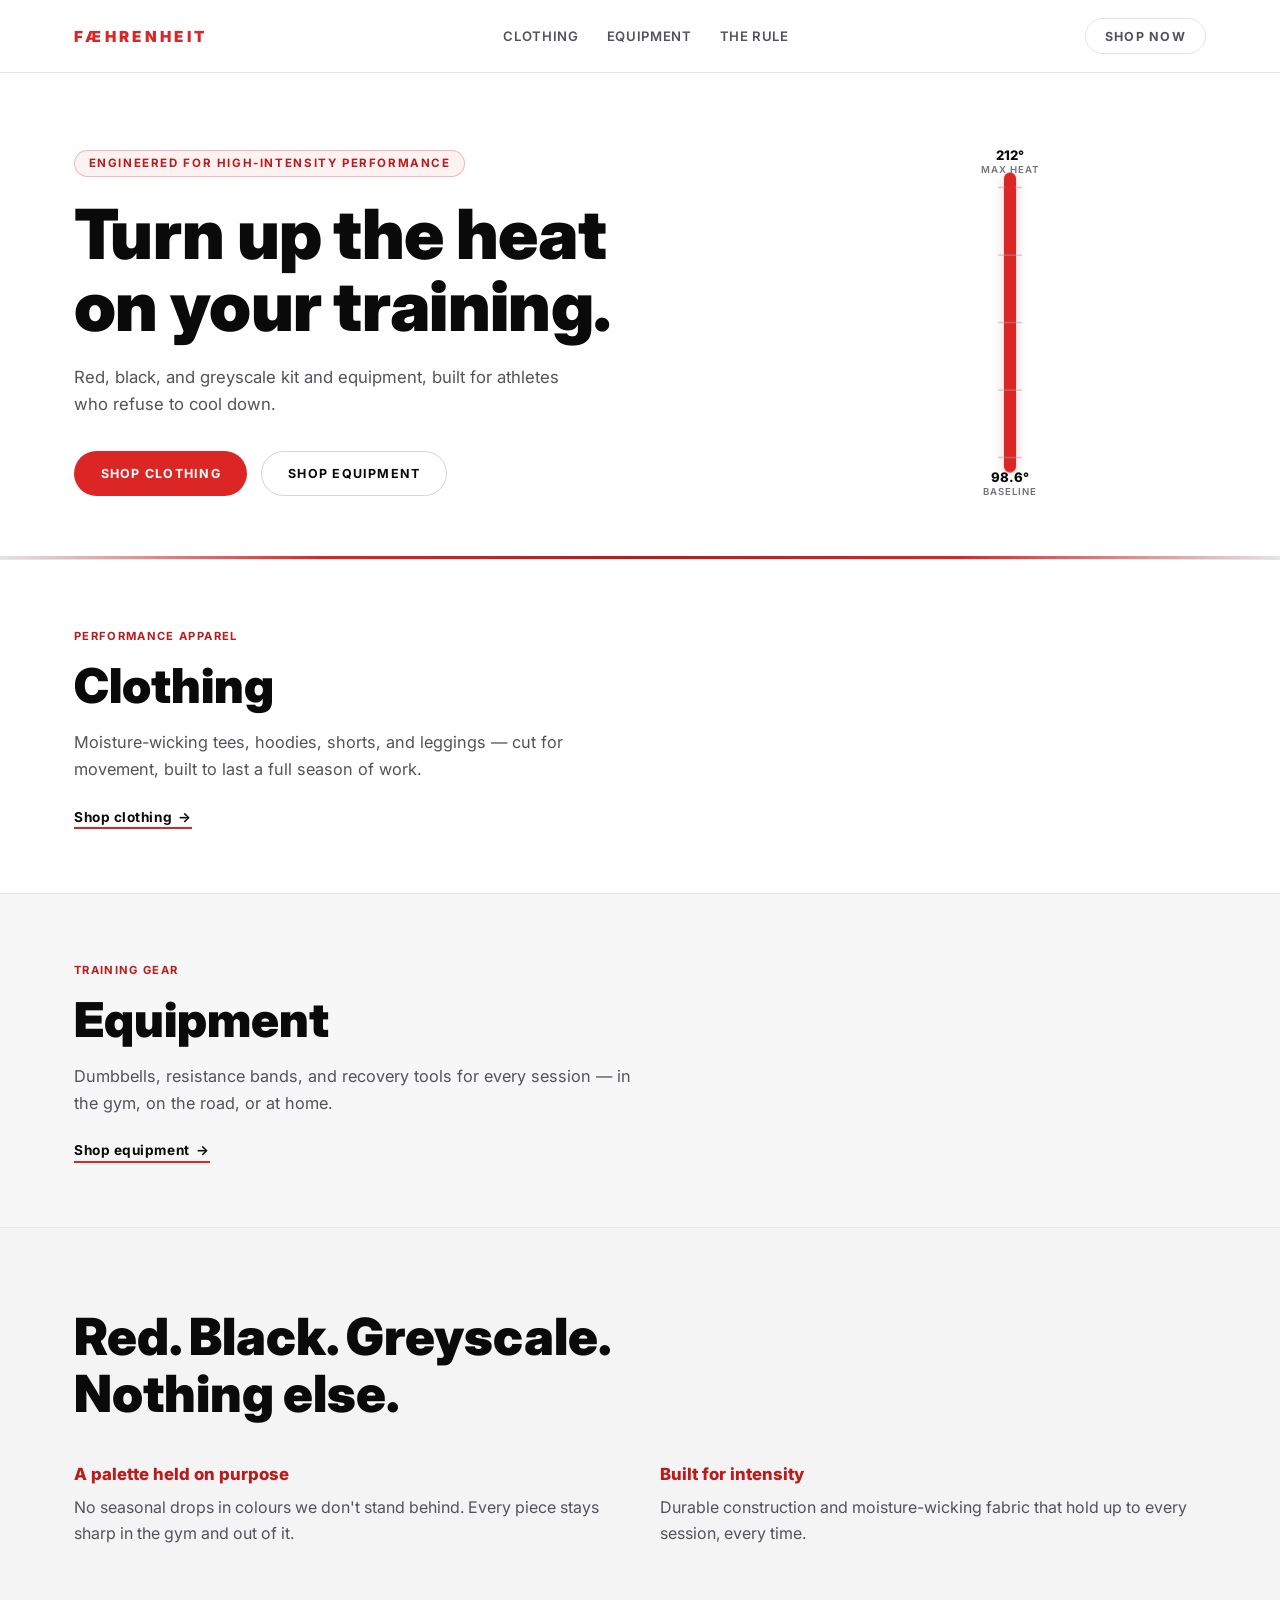
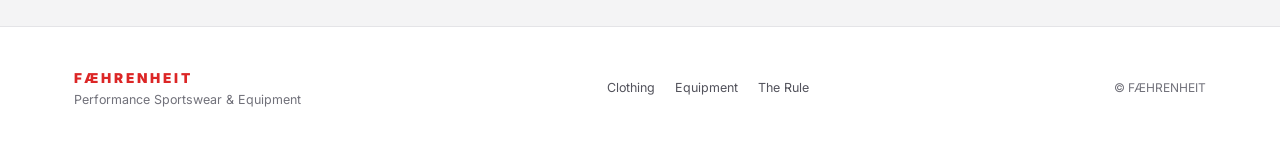
==== index.html @ 8d7cd9fb "Deploy faehrenheit-white" ====
<!doctype html>
<html lang="en">
<head>
  <meta charset="utf-8">
  <meta name="viewport" content="width=device-width, initial-scale=1">
  <title>FÆHRENHEIT — Performance Sportswear &amp; Equipment</title>
  <meta name="description" content="Red, black, and greyscale kit and equipment, engineered for athletes who refuse to cool down.">
  <link rel="preconnect" href="https://fonts.googleapis.com">
  <link rel="preconnect" href="https://fonts.gstatic.com" crossorigin>
  <link href="https://fonts.googleapis.com/css2?family=Inter:wght@400;500;600;700;800;900&display=swap" rel="stylesheet">
  <link rel="stylesheet" href="styles.css">
</head>
<body>

  <a class="skip-link" href="#main">Skip to content</a>

  <header class="site-header">
    <div class="wrap header-inner">
      <a class="wordmark" href="#top">FÆHRENHEIT</a>
      <nav class="main-nav" aria-label="Primary">
        <a href="#clothing">Clothing</a>
        <a href="#equipment">Equipment</a>
        <a href="#manifesto">The Rule</a>
      </nav>
      <a class="btn btn-ghost header-cta" href="#clothing">Shop now</a>
    </div>
  </header>

  <main id="main">

    <section class="hero" id="top">
      <div class="wrap hero-inner">
        <div class="hero-copy">
          <p class="eyebrow">Engineered for high-intensity performance</p>
          <h1>Turn up the heat<br>on your training.</h1>
          <p class="hero-sub">Red, black, and greyscale kit and equipment, built for athletes who refuse to cool down.</p>
          <div class="hero-actions">
            <a class="btn btn-primary" href="#clothing">Shop Clothing</a>
            <a class="btn btn-secondary" href="#equipment">Shop Equipment</a>
          </div>
        </div>
        <div class="hero-gauge" aria-hidden="true">
          <svg class="gauge" viewBox="0 0 120 420" preserveAspectRatio="xMidYMax meet">
            <line x1="60" y1="10" x2="60" y2="410" class="gauge-track"></line>
            <rect x="52" y="10" width="16" height="400" rx="8" class="gauge-fill-bg"></rect>
            <rect class="gauge-fill" x="52" y="10" width="16" height="400" rx="8"></rect>
            <g class="gauge-ticks">
              <line x1="44" y1="30" x2="76" y2="30"></line>
              <line x1="44" y1="120" x2="76" y2="120"></line>
              <line x1="44" y1="210" x2="76" y2="210"></line>
              <line x1="44" y1="300" x2="76" y2="300"></line>
              <line x1="44" y1="390" x2="76" y2="390"></line>
            </g>
            <circle class="gauge-dot" cx="60" cy="30" r="7"></circle>
          </svg>
          <div class="gauge-labels">
            <span class="gauge-label gauge-label-top">212°<br><small>MAX HEAT</small></span>
            <span class="gauge-label gauge-label-bottom">98.6°<br><small>BASELINE</small></span>
          </div>
        </div>
      </div>
    </section>

    <div class="heat-rule" aria-hidden="true"><div class="heat-rule-fill"></div></div>

    <section class="pillars">
      <article class="pillar" id="clothing">
        <div class="wrap pillar-inner">
          <span class="pillar-tag">Performance apparel</span>
          <h2>Clothing</h2>
          <p>Moisture-wicking tees, hoodies, shorts, and leggings — cut for movement, built to last a full season of work.</p>
          <a class="pillar-link" href="#clothing">Shop clothing <span aria-hidden="true">→</span></a>
        </div>
      </article>
      <article class="pillar pillar-alt" id="equipment">
        <div class="wrap pillar-inner">
          <span class="pillar-tag">Training gear</span>
          <h2>Equipment</h2>
          <p>Dumbbells, resistance bands, and recovery tools for every session — in the gym, on the road, or at home.</p>
          <a class="pillar-link" href="#equipment">Shop equipment <span aria-hidden="true">→</span></a>
        </div>
      </article>
    </section>

    <section class="manifesto" id="manifesto">
      <div class="wrap manifesto-inner">
        <h2>Red. Black. Greyscale.<br>Nothing else.</h2>
        <div class="manifesto-grid">
          <div class="manifesto-item">
            <h3>A palette held on purpose</h3>
            <p>No seasonal drops in colours we don't stand behind. Every piece stays sharp in the gym and out of it.</p>
          </div>
          <div class="manifesto-item">
            <h3>Built for intensity</h3>
            <p>Durable construction and moisture-wicking fabric that hold up to every session, every time.</p>
          </div>
        </div>
      </div>
    </section>

  </main>

  <footer class="site-footer">
    <div class="wrap footer-inner">
      <div class="footer-brand">
        <span class="wordmark wordmark-footer">FÆHRENHEIT</span>
        <p>Performance Sportswear &amp; Equipment</p>
      </div>
      <nav class="footer-nav" aria-label="Footer">
        <a href="#clothing">Clothing</a>
        <a href="#equipment">Equipment</a>
        <a href="#manifesto">The Rule</a>
      </nav>
      <p class="footer-copy">© <span id="year"></span> FÆHRENHEIT</p>
    </div>
  </footer>

  <script src="script.js"></script>
</body>
</html>
---- styles.css ----
:root {
  --bg: #ffffff;
  --bg-2: #f4f4f5;
  --surface-alt: #f7f7f8;
  --border: #e4e4e7;
  --text: #0a0a0a;
  --text-muted: #52525b;
  --text-dim: #71717a;
  --red: #dc2626;
  --red-bright: #b91c1c;
  --red-soft: #b91c1c;
  --red-glow: rgba(220, 38, 38, 0.22);
  --font: "Inter", system-ui, -apple-system, "Segoe UI", Roboto, sans-serif;
}

* { box-sizing: border-box; }
html { scroll-behavior: smooth; }

body {
  margin: 0;
  font-family: var(--font);
  background: var(--bg);
  color: var(--text);
  -webkit-font-smoothing: antialiased;
}

.wrap {
  max-width: 1180px;
  margin: 0 auto;
  padding: 0 24px;
}

a { color: inherit; }

.skip-link {
  position: absolute;
  left: -999px;
  top: 0;
  background: var(--red);
  color: #fff;
  padding: 10px 16px;
  z-index: 100;
}
.skip-link:focus {
  left: 16px;
  top: 16px;
}

:focus-visible {
  outline: 2px solid var(--red);
  outline-offset: 3px;
}

/* Header */
.site-header {
  position: sticky;
  top: 0;
  z-index: 20;
  background: rgba(255, 255, 255, 0.88);
  backdrop-filter: blur(10px);
  border-bottom: 1px solid var(--border);
}
.header-inner {
  display: flex;
  align-items: center;
  justify-content: space-between;
  gap: 24px;
  padding: 18px 24px;
}
.wordmark {
  font-weight: 900;
  letter-spacing: 0.22em;
  text-transform: uppercase;
  font-size: 0.95rem;
  color: var(--red);
  text-decoration: none;
  white-space: nowrap;
}
.main-nav {
  display: flex;
  gap: 28px;
}
.main-nav a {
  text-decoration: none;
  font-size: 0.82rem;
  font-weight: 600;
  letter-spacing: 0.05em;
  text-transform: uppercase;
  color: var(--text-muted);
  transition: color 0.15s ease;
}
.main-nav a:hover { color: var(--text); }

@media (max-width: 700px) {
  .main-nav { display: none; }
}

/* Buttons */
.btn {
  display: inline-flex;
  align-items: center;
  justify-content: center;
  padding: 0.85rem 1.6rem;
  border-radius: 999px;
  font-size: 0.78rem;
  font-weight: 700;
  text-transform: uppercase;
  letter-spacing: 0.1em;
  text-decoration: none;
  border: 1px solid transparent;
  transition: filter 0.15s ease, background 0.15s ease, border-color 0.15s ease, color 0.15s ease;
}
.btn-primary {
  background: var(--red);
  color: #fff;
}
.btn-primary:hover { filter: brightness(1.08); }
.btn-secondary {
  background: transparent;
  border-color: #d4d4d8;
  color: var(--text);
}
.btn-secondary:hover { border-color: var(--red); color: var(--red); }
.btn-ghost {
  padding: 0.6rem 1.2rem;
  border: 1px solid var(--border);
  color: var(--text-muted);
}
.btn-ghost:hover { border-color: var(--red); color: var(--red); }

/* Hero */
.hero { padding: 72px 0 56px; }
.hero-inner {
  display: grid;
  grid-template-columns: minmax(0, 1.15fr) minmax(0, 0.65fr);
  gap: 48px;
  align-items: center;
}
.eyebrow {
  display: inline-block;
  font-size: 0.72rem;
  font-weight: 700;
  letter-spacing: 0.14em;
  text-transform: uppercase;
  color: var(--red-soft);
  border: 1px solid rgba(220, 38, 38, 0.28);
  background: rgba(220, 38, 38, 0.06);
  padding: 0.35rem 0.85rem;
  border-radius: 999px;
  margin: 0 0 1.4rem;
}
h1 {
  font-size: clamp(2.4rem, 5.4vw, 4.4rem);
  font-weight: 900;
  line-height: 1.04;
  letter-spacing: -0.01em;
  margin: 0 0 1.3rem;
}
.hero-sub {
  font-size: 1.05rem;
  line-height: 1.6;
  color: var(--text-muted);
  max-width: 46ch;
  margin: 0 0 2.1rem;
}
.hero-actions { display: flex; flex-wrap: wrap; gap: 14px; }

/* Heat gauge */
.hero-gauge {
  position: relative;
  display: flex;
  justify-content: center;
  padding: 20px 0;
}
.gauge { width: 90px; height: auto; max-height: 380px; overflow: visible; }
.gauge-track { stroke: var(--border); stroke-width: 1; }
.gauge-fill-bg { fill: var(--bg-2); stroke: var(--border); stroke-width: 1; }
.gauge-fill {
  fill: var(--red);
  filter: drop-shadow(0 3px 8px var(--red-glow));
  transform-origin: 60px 410px;
  animation: gauge-rise 1.6s cubic-bezier(0.22, 1, 0.36, 1) 0.2s both;
}
@keyframes gauge-rise {
  from { transform: scaleY(0.04); }
  to { transform: scaleY(1); }
}
.gauge-ticks line { stroke: #a1a1aa; stroke-width: 1; }
.gauge-dot {
  fill: var(--red);
  animation: gauge-dot-fade 1.6s ease 0.2s both;
}
@keyframes gauge-dot-fade {
  from { opacity: 0; }
  to { opacity: 1; }
}
.gauge-labels {
  position: absolute;
  inset: 20px 0;
  display: flex;
  flex-direction: column;
  justify-content: space-between;
  align-items: center;
  text-align: center;
  pointer-events: none;
}
.gauge-label {
  font-size: 0.82rem;
  font-weight: 800;
  color: var(--text);
  line-height: 1.3;
}
.gauge-label-top { transform: translateY(-18px); }
.gauge-label-bottom { transform: translateY(18px); }
.gauge-label small {
  display: block;
  font-size: 0.6rem;
  font-weight: 600;
  letter-spacing: 0.1em;
  color: var(--text-dim);
}

@media (max-width: 860px) {
  .hero-inner { grid-template-columns: 1fr; }
  .hero-gauge { order: -1; }
  .gauge { max-height: 220px; }
}

/* Heat rule divider */
.heat-rule {
  height: 3px;
  background: var(--border);
  position: relative;
  overflow: hidden;
}
.heat-rule-fill {
  position: absolute;
  inset: 0;
  background: linear-gradient(90deg, transparent, var(--red), var(--red-bright), var(--red), transparent);
  animation: rule-sweep 2.2s ease-out 0.3s both;
}
@keyframes rule-sweep {
  from { transform: translateX(-100%); }
  to { transform: translateX(0); }
}

/* Pillars */
.pillar { border-top: 1px solid var(--border); }
.pillar-inner { padding: 64px 24px; }
.pillar-alt { background: var(--surface-alt); }
.pillar-tag {
  display: inline-block;
  font-size: 0.7rem;
  font-weight: 700;
  letter-spacing: 0.12em;
  text-transform: uppercase;
  color: var(--red-soft);
  margin-bottom: 0.8rem;
}
.pillar h2 {
  font-size: clamp(2rem, 4vw, 3rem);
  font-weight: 900;
  margin: 0 0 0.9rem;
}
.pillar p {
  max-width: 56ch;
  color: var(--text-muted);
  font-size: 1.02rem;
  line-height: 1.65;
  margin: 0 0 1.4rem;
}
.pillar-link {
  display: inline-flex;
  gap: 0.4rem;
  text-decoration: none;
  font-weight: 700;
  font-size: 0.85rem;
  letter-spacing: 0.04em;
  color: var(--text);
  border-bottom: 2px solid var(--red);
  padding-bottom: 0.15rem;
  transition: color 0.15s ease;
}
.pillar-link:hover { color: var(--red); }

/* Manifesto */
.manifesto {
  border-top: 1px solid var(--border);
  background: var(--bg-2);
  padding: 80px 0;
}
.manifesto-inner h2 {
  font-size: clamp(2rem, 4.4vw, 3.2rem);
  font-weight: 900;
  line-height: 1.12;
  margin: 0 0 2.6rem;
}
.manifesto-grid {
  display: grid;
  grid-template-columns: repeat(2, minmax(0, 1fr));
  gap: 40px;
}
.manifesto-item h3 {
  font-size: 1.05rem;
  font-weight: 800;
  margin: 0 0 0.6rem;
  color: var(--red-soft);
}
.manifesto-item p {
  color: var(--text-muted);
  line-height: 1.65;
  margin: 0;
}
@media (max-width: 700px) {
  .manifesto-grid { grid-template-columns: 1fr; gap: 28px; }
}

/* Footer */
.site-footer {
  border-top: 1px solid var(--border);
  padding: 40px 0;
}
.footer-inner {
  display: flex;
  flex-wrap: wrap;
  gap: 24px;
  align-items: center;
  justify-content: space-between;
}
.footer-brand p {
  margin: 0.3rem 0 0;
  font-size: 0.78rem;
  color: var(--text-dim);
}
.wordmark-footer { font-size: 0.85rem; }
.footer-nav { display: flex; gap: 20px; }
.footer-nav a {
  text-decoration: none;
  font-size: 0.78rem;
  color: var(--text-muted);
}
.footer-nav a:hover { color: var(--red); }
.footer-copy {
  margin: 0;
  font-size: 0.75rem;
  color: var(--text-dim);
}

@media (prefers-reduced-motion: reduce) {
  html { scroll-behavior: auto; }
  .gauge-fill, .gauge-dot, .heat-rule-fill { animation: none; }
  .gauge-fill { transform: scaleY(1); }
  .gauge-dot { opacity: 1; }
  .heat-rule-fill { transform: translateX(0); }
}
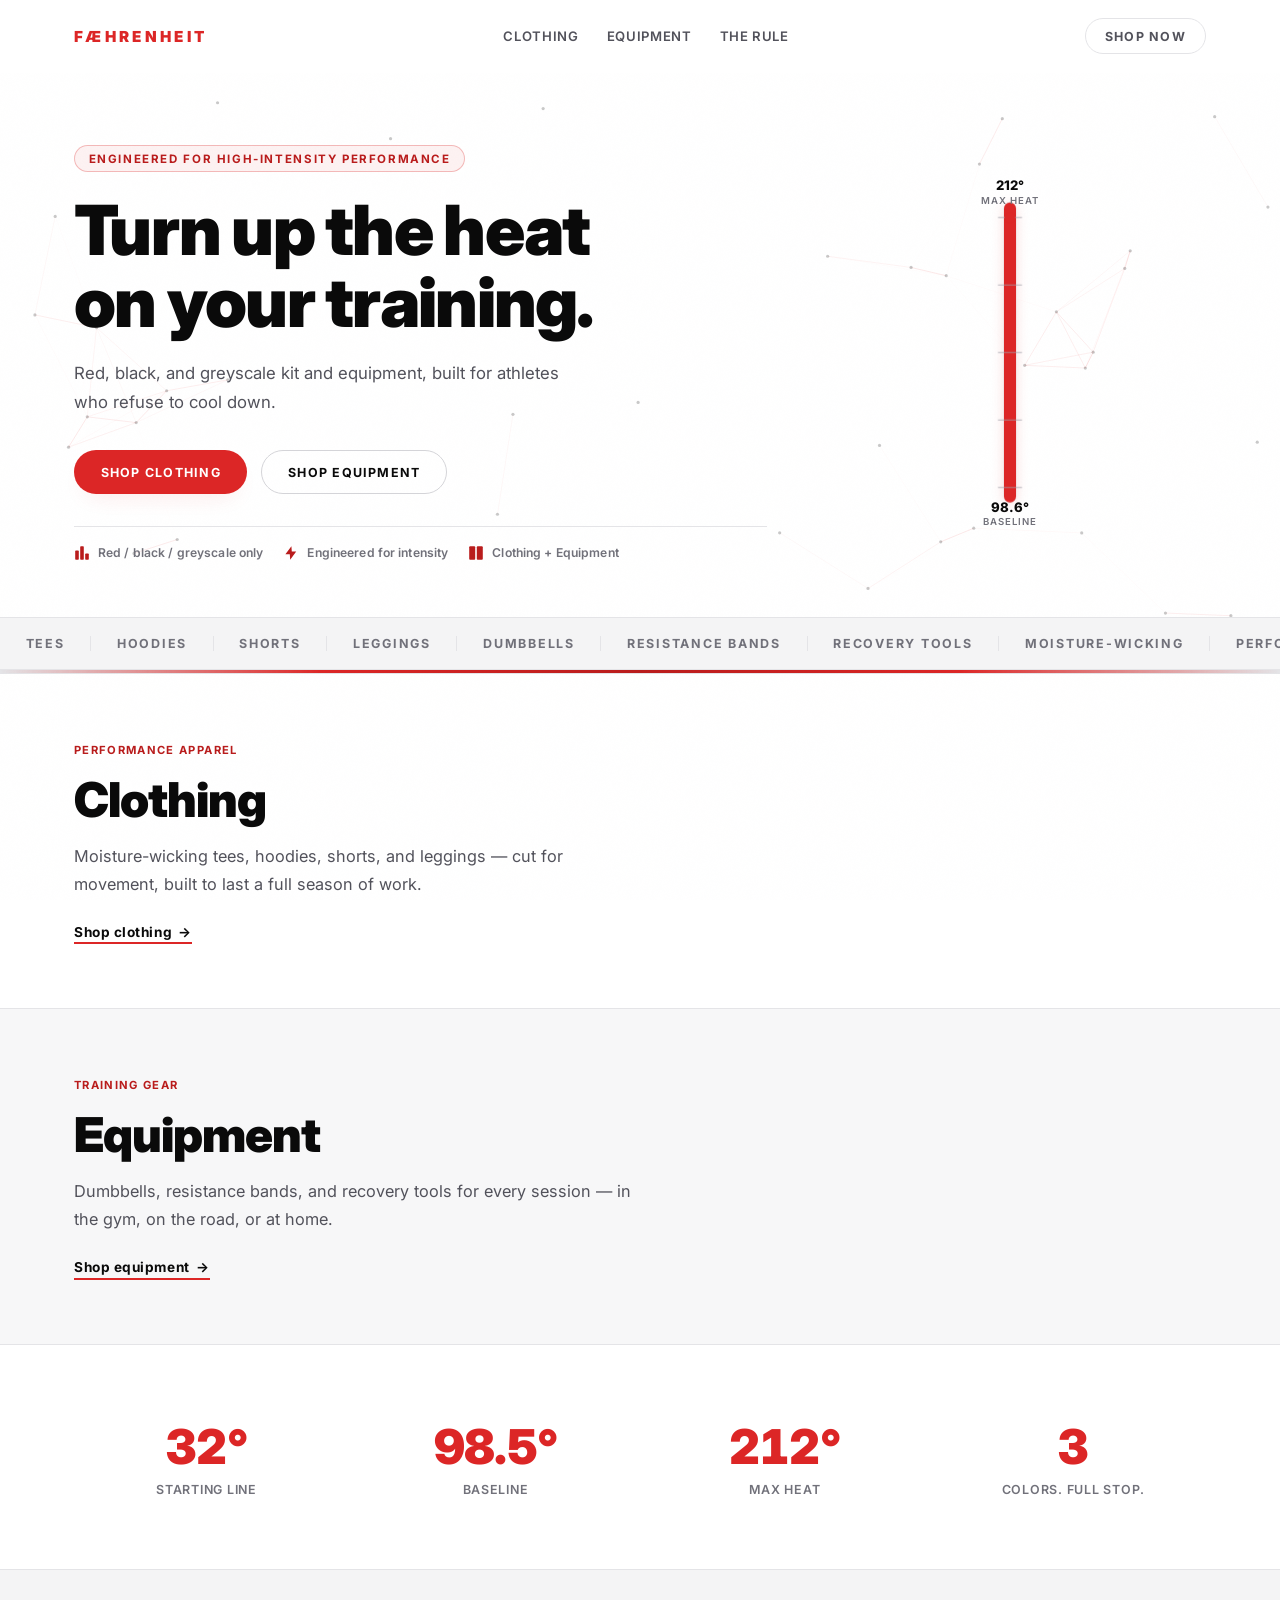
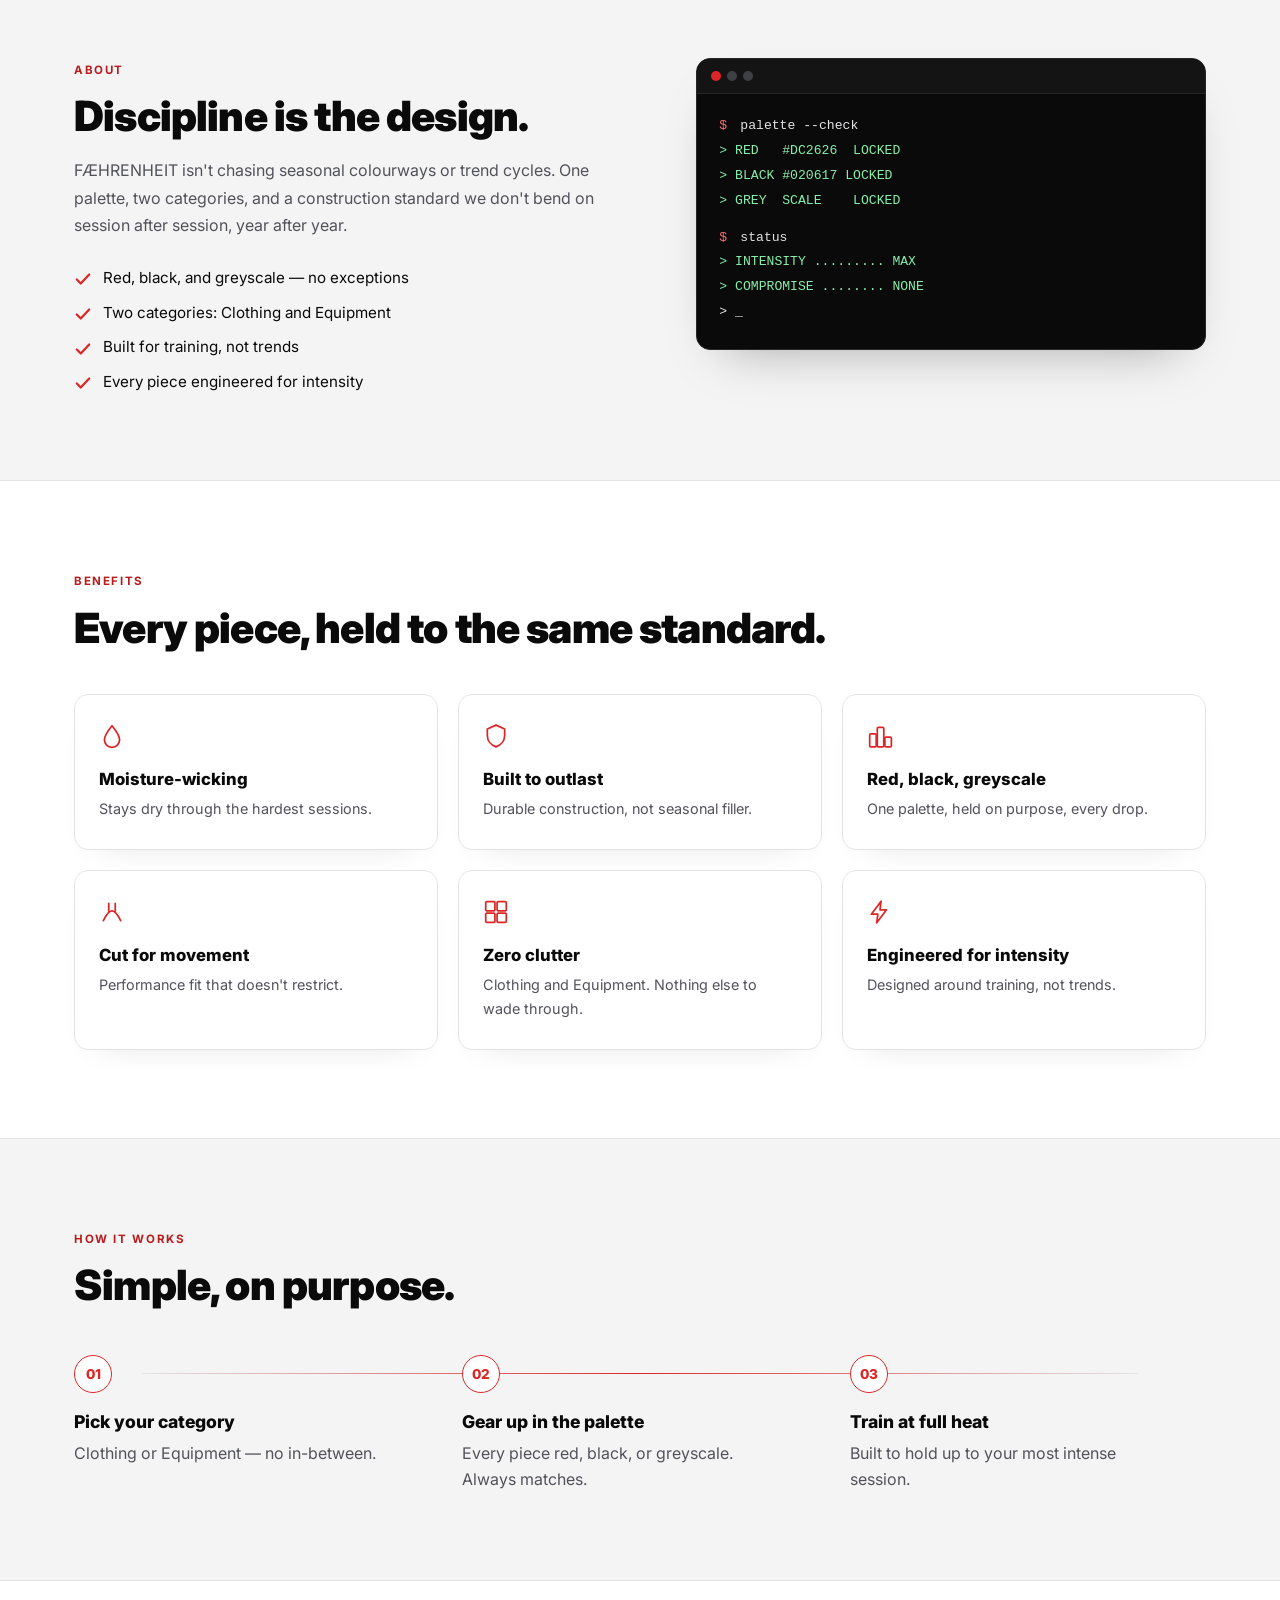
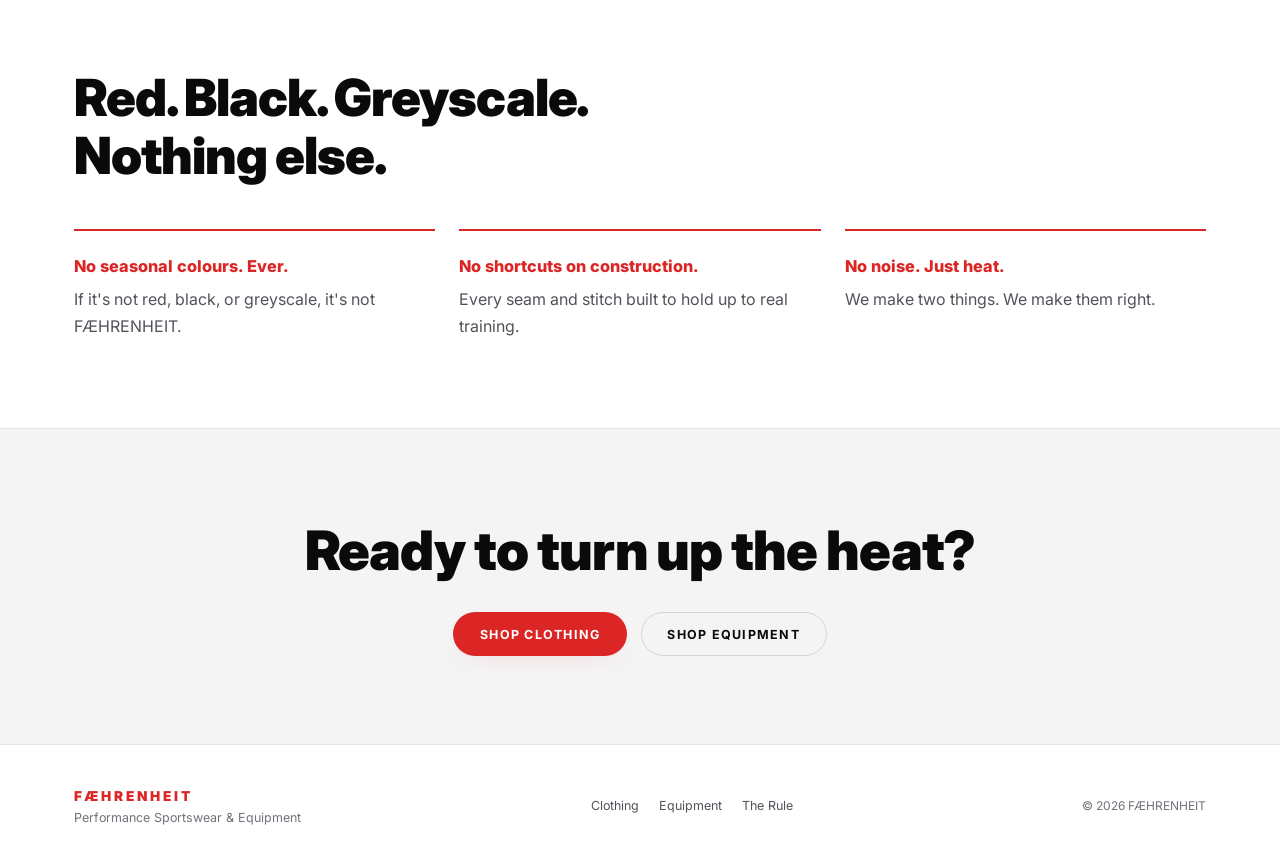
==== commit 71b0cffb: "Update faehrenheit-white" ====
--- a/index.html
+++ b/index.html
@@ -14,13 +14,13 @@
 
   <a class="skip-link" href="#main">Skip to content</a>
 
-  <header class="site-header">
+  <header class="site-header" id="site-header">
     <div class="wrap header-inner">
       <a class="wordmark" href="#top">FÆHRENHEIT</a>
       <nav class="main-nav" aria-label="Primary">
         <a href="#clothing">Clothing</a>
         <a href="#equipment">Equipment</a>
-        <a href="#manifesto">The Rule</a>
+        <a href="#standard">The Rule</a>
       </nav>
       <a class="btn btn-ghost header-cta" href="#clothing">Shop now</a>
     </div>
@@ -29,6 +29,7 @@
   <main id="main">
 
     <section class="hero" id="top">
+      <canvas class="hero-canvas" aria-hidden="true"></canvas>
       <div class="wrap hero-inner">
         <div class="hero-copy">
           <p class="eyebrow">Engineered for high-intensity performance</p>
@@ -38,6 +39,20 @@
             <a class="btn btn-primary" href="#clothing">Shop Clothing</a>
             <a class="btn btn-secondary" href="#equipment">Shop Equipment</a>
           </div>
+          <ul class="trust-row">
+            <li class="trust-item">
+              <svg viewBox="0 0 20 20" aria-hidden="true"><rect x="1.5" y="7" width="4.5" height="11.5" rx="1"/><rect x="7.75" y="1.5" width="4.5" height="17" rx="1"/><rect x="14" y="10.5" width="4.5" height="8" rx="1"/></svg>
+              Red / black / greyscale only
+            </li>
+            <li class="trust-item">
+              <svg viewBox="0 0 20 20" aria-hidden="true"><path d="M10.5 1.5 3 11.5h5.5L9 18.5l7.5-10.5H11z"/></svg>
+              Engineered for intensity
+            </li>
+            <li class="trust-item">
+              <svg viewBox="0 0 20 20" aria-hidden="true"><rect x="1.5" y="1.5" width="7.5" height="17" rx="1.2"/><rect x="11" y="1.5" width="7.5" height="17" rx="1.2"/></svg>
+              Clothing + Equipment
+            </li>
+          </ul>
         </div>
         <div class="hero-gauge" aria-hidden="true">
           <svg class="gauge" viewBox="0 0 120 420" preserveAspectRatio="xMidYMax meet">
@@ -61,6 +76,19 @@
       </div>
     </section>
 
+    <div class="marquee" aria-hidden="true">
+      <div class="marquee-track">
+        <span class="marquee-item">Tees</span><span class="marquee-item">Hoodies</span><span class="marquee-item">Shorts</span>
+        <span class="marquee-item">Leggings</span><span class="marquee-item">Dumbbells</span><span class="marquee-item">Resistance Bands</span>
+        <span class="marquee-item">Recovery Tools</span><span class="marquee-item">Moisture-Wicking</span><span class="marquee-item">Performance Fit</span>
+        <span class="marquee-item">Training Gear</span><span class="marquee-item">Red</span><span class="marquee-item">Black</span><span class="marquee-item">Greyscale</span>
+        <span class="marquee-item">Tees</span><span class="marquee-item">Hoodies</span><span class="marquee-item">Shorts</span>
+        <span class="marquee-item">Leggings</span><span class="marquee-item">Dumbbells</span><span class="marquee-item">Resistance Bands</span>
+        <span class="marquee-item">Recovery Tools</span><span class="marquee-item">Moisture-Wicking</span><span class="marquee-item">Performance Fit</span>
+        <span class="marquee-item">Training Gear</span><span class="marquee-item">Red</span><span class="marquee-item">Black</span><span class="marquee-item">Greyscale</span>
+      </div>
+    </div>
+
     <div class="heat-rule" aria-hidden="true"><div class="heat-rule-fill"></div></div>
 
     <section class="pillars">
@@ -82,18 +110,145 @@
       </article>
     </section>
 
-    <section class="manifesto" id="manifesto">
-      <div class="wrap manifesto-inner">
+    <section class="stats" id="stats">
+      <div class="wrap stats-grid">
+        <div class="stat">
+          <span class="stat-value" data-target="32" data-decimals="0" data-suffix="°">32°</span>
+          <span class="stat-label">Starting line</span>
+        </div>
+        <div class="stat">
+          <span class="stat-value" data-target="98.6" data-decimals="1" data-suffix="°">98.6°</span>
+          <span class="stat-label">Baseline</span>
+        </div>
+        <div class="stat">
+          <span class="stat-value" data-target="212" data-decimals="0" data-suffix="°">212°</span>
+          <span class="stat-label">Max heat</span>
+        </div>
+        <div class="stat">
+          <span class="stat-value" data-target="3" data-decimals="0" data-suffix="">3</span>
+          <span class="stat-label">Colors. Full stop.</span>
+        </div>
+      </div>
+    </section>
+
+    <section class="about" id="about">
+      <div class="wrap about-grid">
+        <div class="about-copy">
+          <span class="section-tag">About</span>
+          <h2>Discipline is the design.</h2>
+          <p>FÆHRENHEIT isn't chasing seasonal colourways or trend cycles. One palette, two categories, and a construction standard we don't bend on session after session, year after year.</p>
+          <ul class="checklist">
+            <li><svg viewBox="0 0 16 16" aria-hidden="true"><path d="M2.5 8.5 6 12l7.5-8"/></svg>Red, black, and greyscale — no exceptions</li>
+            <li><svg viewBox="0 0 16 16" aria-hidden="true"><path d="M2.5 8.5 6 12l7.5-8"/></svg>Two categories: Clothing and Equipment</li>
+            <li><svg viewBox="0 0 16 16" aria-hidden="true"><path d="M2.5 8.5 6 12l7.5-8"/></svg>Built for training, not trends</li>
+            <li><svg viewBox="0 0 16 16" aria-hidden="true"><path d="M2.5 8.5 6 12l7.5-8"/></svg>Every piece engineered for intensity</li>
+          </ul>
+        </div>
+        <div class="terminal-card" aria-hidden="true">
+          <div class="terminal-bar"><span></span><span></span><span></span></div>
+          <div class="terminal-body">
+            <p><span class="terminal-prompt">$</span> palette --check</p>
+            <p class="terminal-out">&gt; RED&nbsp;&nbsp;&nbsp;#DC2626&nbsp;&nbsp;LOCKED</p>
+            <p class="terminal-out">&gt; BLACK&nbsp;#020617&nbsp;LOCKED</p>
+            <p class="terminal-out">&gt; GREY&nbsp;&nbsp;SCALE&nbsp;&nbsp;&nbsp;&nbsp;LOCKED</p>
+            <p class="terminal-gap"><span class="terminal-prompt">$</span> status</p>
+            <p class="terminal-out">&gt; INTENSITY ......... MAX</p>
+            <p class="terminal-out">&gt; COMPROMISE ........ NONE</p>
+            <p class="terminal-out terminal-cursor-line">&gt; <span class="cursor-blink">_</span></p>
+          </div>
+        </div>
+      </div>
+    </section>
+
+    <section class="benefits" id="benefits">
+      <div class="wrap">
+        <span class="section-tag">Benefits</span>
+        <h2>Every piece, held to the same standard.</h2>
+        <div class="benefits-grid">
+          <article class="benefit-card">
+            <svg viewBox="0 0 24 24" aria-hidden="true"><path d="M12 2.5S5 11 5 15.5a7 7 0 0 0 14 0C19 11 12 2.5 12 2.5Z"/></svg>
+            <h3>Moisture-wicking</h3>
+            <p>Stays dry through the hardest sessions.</p>
+          </article>
+          <article class="benefit-card">
+            <svg viewBox="0 0 24 24" aria-hidden="true"><path d="M12 2 4 5.5v6C4 16.5 7.5 20.5 12 22c4.5-1.5 8-5.5 8-10.5v-6L12 2Z"/></svg>
+            <h3>Built to outlast</h3>
+            <p>Durable construction, not seasonal filler.</p>
+          </article>
+          <article class="benefit-card">
+            <svg viewBox="0 0 24 24" aria-hidden="true"><rect x="2.5" y="10" width="6" height="12" rx="1"/><rect x="9.5" y="4" width="6" height="18" rx="1"/><rect x="16.5" y="13" width="6" height="9" rx="1"/></svg>
+            <h3>Red, black, greyscale</h3>
+            <p>One palette, held on purpose, every drop.</p>
+          </article>
+          <article class="benefit-card">
+            <svg viewBox="0 0 24 24" aria-hidden="true"><path d="M4 20c3-6 5-9 8-9s5 3 8 9M9 11V4M15 11V4"/></svg>
+            <h3>Cut for movement</h3>
+            <p>Performance fit that doesn't restrict.</p>
+          </article>
+          <article class="benefit-card">
+            <svg viewBox="0 0 24 24" aria-hidden="true"><rect x="2.5" y="2.5" width="8.5" height="8.5" rx="1"/><rect x="13" y="2.5" width="8.5" height="8.5" rx="1"/><rect x="2.5" y="13" width="8.5" height="8.5" rx="1"/><rect x="13" y="13" width="8.5" height="8.5" rx="1"/></svg>
+            <h3>Zero clutter</h3>
+            <p>Clothing and Equipment. Nothing else to wade through.</p>
+          </article>
+          <article class="benefit-card">
+            <svg viewBox="0 0 24 24" aria-hidden="true"><path d="M13 2 4 14h6l-1 8 9-12h-6l1-8Z"/></svg>
+            <h3>Engineered for intensity</h3>
+            <p>Designed around training, not trends.</p>
+          </article>
+        </div>
+      </div>
+    </section>
+
+    <section class="how" id="how">
+      <div class="wrap">
+        <span class="section-tag">How it works</span>
+        <h2>Simple, on purpose.</h2>
+        <div class="how-steps">
+          <div class="how-step">
+            <span class="how-num">01</span>
+            <h3>Pick your category</h3>
+            <p>Clothing or Equipment — no in-between.</p>
+          </div>
+          <div class="how-step">
+            <span class="how-num">02</span>
+            <h3>Gear up in the palette</h3>
+            <p>Every piece red, black, or greyscale. Always matches.</p>
+          </div>
+          <div class="how-step">
+            <span class="how-num">03</span>
+            <h3>Train at full heat</h3>
+            <p>Built to hold up to your most intense session.</p>
+          </div>
+        </div>
+      </div>
+    </section>
+
+    <section class="standard" id="standard">
+      <div class="wrap">
         <h2>Red. Black. Greyscale.<br>Nothing else.</h2>
-        <div class="manifesto-grid">
-          <div class="manifesto-item">
-            <h3>A palette held on purpose</h3>
-            <p>No seasonal drops in colours we don't stand behind. Every piece stays sharp in the gym and out of it.</p>
-          </div>
-          <div class="manifesto-item">
-            <h3>Built for intensity</h3>
-            <p>Durable construction and moisture-wicking fabric that hold up to every session, every time.</p>
-          </div>
+        <div class="standard-grid">
+          <article class="standard-card">
+            <h3>No seasonal colours. Ever.</h3>
+            <p>If it's not red, black, or greyscale, it's not FÆHRENHEIT.</p>
+          </article>
+          <article class="standard-card">
+            <h3>No shortcuts on construction.</h3>
+            <p>Every seam and stitch built to hold up to real training.</p>
+          </article>
+          <article class="standard-card">
+            <h3>No noise. Just heat.</h3>
+            <p>We make two things. We make them right.</p>
+          </article>
+        </div>
+      </div>
+    </section>
+
+    <section class="closing">
+      <div class="wrap closing-inner">
+        <h2>Ready to turn up the heat?</h2>
+        <div class="hero-actions">
+          <a class="btn btn-primary" href="#clothing">Shop Clothing</a>
+          <a class="btn btn-secondary" href="#equipment">Shop Equipment</a>
         </div>
       </div>
     </section>
@@ -109,7 +264,7 @@
       <nav class="footer-nav" aria-label="Footer">
         <a href="#clothing">Clothing</a>
         <a href="#equipment">Equipment</a>
-        <a href="#manifesto">The Rule</a>
+        <a href="#standard">The Rule</a>
       </nav>
       <p class="footer-copy">© <span id="year"></span> FÆHRENHEIT</p>
     </div>
--- a/styles.css
+++ b/styles.css
@@ -1,6 +1,7 @@
 :root {
   --bg: #ffffff;
   --bg-2: #f4f4f5;
+  --surface: #ffffff;
   --surface-alt: #f7f7f8;
   --border: #e4e4e7;
   --text: #0a0a0a;
@@ -9,8 +10,9 @@
   --red: #dc2626;
   --red-bright: #b91c1c;
   --red-soft: #b91c1c;
-  --red-glow: rgba(220, 38, 38, 0.22);
+  --red-glow: rgba(220, 38, 38, 0.18);
   --font: "Inter", system-ui, -apple-system, "Segoe UI", Roboto, sans-serif;
+  --mono: ui-monospace, "SFMono-Regular", Menlo, Consolas, monospace;
 }
 
 * { box-sizing: border-box; }
@@ -22,6 +24,18 @@
   background: var(--bg);
   color: var(--text);
   -webkit-font-smoothing: antialiased;
+  position: relative;
+}
+
+body::before {
+  content: "";
+  position: fixed;
+  inset: 0;
+  z-index: 1;
+  pointer-events: none;
+  opacity: 0.018;
+  mix-blend-mode: multiply;
+  background-image: url("data:image/svg+xml,%3Csvg xmlns='http://www.w3.org/2000/svg' width='120' height='120'%3E%3Cfilter id='n'%3E%3CfeTurbulence type='fractalNoise' baseFrequency='0.9' numOctaves='2' stitchTiles='stitch'/%3E%3C/filter%3E%3Crect width='100%25' height='100%25' filter='url(%23n)'/%3E%3C/svg%3E");
 }
 
 .wrap {
@@ -56,9 +70,17 @@
   position: sticky;
   top: 0;
   z-index: 20;
-  background: rgba(255, 255, 255, 0.88);
-  backdrop-filter: blur(10px);
-  border-bottom: 1px solid var(--border);
+  background: rgba(255, 255, 255, 0.6);
+  backdrop-filter: blur(6px);
+  border-bottom: 1px solid transparent;
+  box-shadow: none;
+  transition: background 0.25s ease, backdrop-filter 0.25s ease, border-color 0.25s ease, box-shadow 0.25s ease;
+}
+.site-header.scrolled {
+  background: rgba(255, 255, 255, 0.92);
+  backdrop-filter: blur(14px);
+  border-bottom-color: var(--border);
+  box-shadow: 0 12px 30px -20px rgba(0, 0, 0, 0.2);
 }
 .header-inner {
   display: flex;
@@ -108,29 +130,36 @@
   letter-spacing: 0.1em;
   text-decoration: none;
   border: 1px solid transparent;
-  transition: filter 0.15s ease, background 0.15s ease, border-color 0.15s ease, color 0.15s ease;
+  transition: filter 0.15s ease, background 0.15s ease, border-color 0.15s ease, color 0.15s ease, transform 0.15s ease;
 }
 .btn-primary {
   background: var(--red);
   color: #fff;
+  box-shadow: 0 10px 26px -14px var(--red-glow);
 }
 .btn-primary:hover { filter: brightness(1.08); }
+.btn-primary:active { transform: scale(0.97); }
 .btn-secondary {
   background: transparent;
   border-color: #d4d4d8;
   color: var(--text);
 }
 .btn-secondary:hover { border-color: var(--red); color: var(--red); }
+.btn-secondary:active { transform: scale(0.97); }
 .btn-ghost {
   padding: 0.6rem 1.2rem;
   border: 1px solid var(--border);
   color: var(--text-muted);
 }
 .btn-ghost:hover { border-color: var(--red); color: var(--red); }
+.btn-ghost:active { transform: scale(0.97); }
 
 /* Hero */
-.hero { padding: 72px 0 56px; }
+.hero { position: relative; overflow: hidden; padding: 72px 0 56px; }
+.hero-canvas { position: absolute; inset: 0; z-index: 0; width: 100%; height: 100%; }
 .hero-inner {
+  position: relative;
+  z-index: 1;
   display: grid;
   grid-template-columns: minmax(0, 1.15fr) minmax(0, 0.65fr);
   gap: 48px;
@@ -153,17 +182,42 @@
   font-size: clamp(2.4rem, 5.4vw, 4.4rem);
   font-weight: 900;
   line-height: 1.04;
-  letter-spacing: -0.01em;
+  letter-spacing: -0.025em;
   margin: 0 0 1.3rem;
 }
 .hero-sub {
   font-size: 1.05rem;
-  line-height: 1.6;
+  line-height: 1.7;
   color: var(--text-muted);
   max-width: 46ch;
   margin: 0 0 2.1rem;
 }
 .hero-actions { display: flex; flex-wrap: wrap; gap: 14px; }
+
+.trust-row {
+  list-style: none;
+  display: flex;
+  flex-wrap: wrap;
+  gap: 20px;
+  margin: 2rem 0 0;
+  padding: 1.1rem 0 0;
+  border-top: 1px solid var(--border);
+}
+.trust-item {
+  display: flex;
+  align-items: center;
+  gap: 0.5rem;
+  font-size: 0.76rem;
+  font-weight: 600;
+  color: var(--text-dim);
+  letter-spacing: 0.01em;
+}
+.trust-item svg {
+  width: 16px;
+  height: 16px;
+  fill: var(--red-soft);
+  flex-shrink: 0;
+}
 
 /* Heat gauge */
 .hero-gauge {
@@ -226,6 +280,38 @@
   .gauge { max-height: 220px; }
 }
 
+/* Marquee */
+.marquee {
+  overflow: hidden;
+  border-top: 1px solid var(--border);
+  border-bottom: 1px solid var(--border);
+  background: var(--bg-2);
+  padding: 18px 0;
+  position: relative;
+  z-index: 1;
+}
+.marquee-track {
+  display: flex;
+  width: max-content;
+  gap: 0;
+  animation: marquee-scroll 32s linear infinite;
+}
+.marquee-item {
+  padding: 0 1.6rem;
+  font-size: 0.78rem;
+  font-weight: 700;
+  letter-spacing: 0.14em;
+  text-transform: uppercase;
+  color: var(--text-dim);
+  white-space: nowrap;
+  border-right: 1px solid var(--border);
+}
+@keyframes marquee-scroll {
+  from { transform: translateX(0); }
+  to { transform: translateX(-50%); }
+}
+.marquee:hover .marquee-track { animation-play-state: paused; }
+
 /* Heat rule divider */
 .heat-rule {
   height: 3px;
@@ -243,6 +329,18 @@
   from { transform: translateX(-100%); }
   to { transform: translateX(0); }
 }
+
+/* Section scaffolding */
+.section-tag {
+  display: inline-block;
+  font-size: 0.72rem;
+  font-weight: 700;
+  letter-spacing: 0.14em;
+  text-transform: uppercase;
+  color: var(--red-soft);
+  margin-bottom: 0.9rem;
+}
+section h2 { letter-spacing: -0.02em; }
 
 /* Pillars */
 .pillar { border-top: 1px solid var(--border); }
@@ -266,7 +364,7 @@
   max-width: 56ch;
   color: var(--text-muted);
   font-size: 1.02rem;
-  line-height: 1.65;
+  line-height: 1.7;
   margin: 0 0 1.4rem;
 }
 .pillar-link {
@@ -283,36 +381,245 @@
 }
 .pillar-link:hover { color: var(--red); }
 
-/* Manifesto */
-.manifesto {
+/* Stats */
+.stats {
+  border-top: 1px solid var(--border);
+  padding: 72px 0;
+}
+.stats-grid {
+  display: grid;
+  grid-template-columns: repeat(4, minmax(0, 1fr));
+  gap: 24px;
+  text-align: center;
+}
+.stat { display: flex; flex-direction: column; gap: 0.4rem; }
+.stat-value {
+  font-size: clamp(2.1rem, 4.2vw, 3rem);
+  font-weight: 900;
+  letter-spacing: -0.02em;
+  color: var(--red);
+  font-variant-numeric: tabular-nums;
+}
+.stat-label {
+  font-size: 0.78rem;
+  font-weight: 600;
+  letter-spacing: 0.06em;
+  text-transform: uppercase;
+  color: var(--text-dim);
+}
+@media (max-width: 700px) {
+  .stats-grid { grid-template-columns: repeat(2, minmax(0, 1fr)); row-gap: 40px; }
+}
+
+/* About */
+.about {
   border-top: 1px solid var(--border);
   background: var(--bg-2);
-  padding: 80px 0;
-}
-.manifesto-inner h2 {
+  padding: 88px 0;
+}
+.about-grid {
+  display: grid;
+  grid-template-columns: minmax(0, 1fr) minmax(0, 0.9fr);
+  gap: 56px;
+  align-items: start;
+}
+.about-copy h2 {
+  font-size: clamp(1.9rem, 3.6vw, 2.6rem);
+  font-weight: 900;
+  margin: 0 0 1rem;
+}
+.about-copy > p {
+  color: var(--text-muted);
+  line-height: 1.7;
+  max-width: 52ch;
+  margin: 0 0 1.8rem;
+}
+.checklist { list-style: none; margin: 0; padding: 0; display: flex; flex-direction: column; gap: 0.9rem; }
+.checklist li {
+  display: flex;
+  align-items: flex-start;
+  gap: 0.7rem;
+  font-size: 0.95rem;
+  color: var(--text);
+}
+.checklist svg {
+  width: 18px;
+  height: 18px;
+  flex-shrink: 0;
+  margin-top: 0.15rem;
+  fill: none;
+  stroke: var(--red);
+  stroke-width: 2;
+  stroke-linecap: round;
+  stroke-linejoin: round;
+}
+
+.terminal-card {
+  background: #0a0a0a;
+  border: 1px solid #27272a;
+  border-radius: 14px;
+  overflow: hidden;
+  box-shadow: 0 24px 50px -28px rgba(0, 0, 0, 0.35);
+}
+.terminal-bar {
+  display: flex;
+  gap: 6px;
+  padding: 12px 14px;
+  background: #141414;
+  border-bottom: 1px solid #27272a;
+}
+.terminal-bar span {
+  width: 10px;
+  height: 10px;
+  border-radius: 50%;
+  background: #3f3f46;
+}
+.terminal-bar span:first-child { background: var(--red); }
+.terminal-body {
+  padding: 20px 22px 24px;
+  font-family: var(--mono);
+  font-size: 0.82rem;
+  line-height: 1.9;
+  color: #e4e4e7;
+}
+.terminal-body p { margin: 0; }
+.terminal-prompt { color: #f87171; margin-right: 0.4em; }
+.terminal-out { color: #86efac; white-space: pre; }
+.terminal-gap { margin-top: 0.9em !important; }
+.terminal-cursor-line { color: #e4e4e7; }
+.cursor-blink { animation: blink 1s step-end infinite; }
+@keyframes blink { 50% { opacity: 0; } }
+
+@media (max-width: 860px) {
+  .about-grid { grid-template-columns: 1fr; }
+}
+
+/* Benefits */
+.benefits { padding: 88px 0; border-top: 1px solid var(--border); }
+.benefits h2 {
+  font-size: clamp(1.9rem, 3.6vw, 2.6rem);
+  font-weight: 900;
+  margin: 0 0 2.6rem;
+  max-width: 30ch;
+}
+.benefits-grid {
+  display: grid;
+  grid-template-columns: repeat(3, minmax(0, 1fr));
+  gap: 20px;
+}
+.benefit-card {
+  background: var(--surface);
+  border: 1px solid var(--border);
+  border-radius: 14px;
+  padding: 28px 24px;
+  box-shadow: 0 16px 32px -26px rgba(0, 0, 0, 0.18);
+  transition: border-color 0.2s ease, transform 0.2s ease, box-shadow 0.2s ease;
+}
+.benefit-card:hover {
+  border-color: rgba(220, 38, 38, 0.4);
+  transform: translateY(-3px);
+  box-shadow: 0 20px 36px -24px rgba(0, 0, 0, 0.22);
+}
+.benefit-card svg {
+  width: 26px;
+  height: 26px;
+  fill: none;
+  stroke: var(--red);
+  stroke-width: 1.6;
+  stroke-linecap: round;
+  stroke-linejoin: round;
+  margin-bottom: 1rem;
+}
+.benefit-card h3 { font-size: 1.05rem; font-weight: 800; margin: 0 0 0.5rem; }
+.benefit-card p { font-size: 0.9rem; color: var(--text-muted); line-height: 1.65; margin: 0; }
+@media (max-width: 860px) {
+  .benefits-grid { grid-template-columns: repeat(2, minmax(0, 1fr)); }
+}
+@media (max-width: 560px) {
+  .benefits-grid { grid-template-columns: 1fr; }
+}
+
+/* How it works */
+.how { padding: 88px 0; border-top: 1px solid var(--border); background: var(--bg-2); }
+.how h2 {
+  font-size: clamp(1.9rem, 3.6vw, 2.6rem);
+  font-weight: 900;
+  margin: 0 0 2.8rem;
+}
+.how-steps {
+  display: grid;
+  grid-template-columns: repeat(3, minmax(0, 1fr));
+  gap: 32px;
+  position: relative;
+}
+.how-steps::before {
+  content: "";
+  position: absolute;
+  top: 18px;
+  left: 6%;
+  right: 6%;
+  height: 1px;
+  background: linear-gradient(90deg, var(--border), var(--red), var(--border));
+  z-index: 0;
+}
+.how-step { position: relative; z-index: 1; }
+.how-num {
+  display: inline-flex;
+  align-items: center;
+  justify-content: center;
+  width: 38px;
+  height: 38px;
+  border-radius: 50%;
+  background: var(--bg);
+  border: 1px solid var(--red);
+  color: var(--red);
+  font-weight: 800;
+  font-size: 0.85rem;
+  margin-bottom: 1.1rem;
+}
+.how-step h3 { font-size: 1.1rem; font-weight: 800; margin: 0 0 0.5rem; }
+.how-step p { color: var(--text-muted); line-height: 1.65; margin: 0; max-width: 32ch; }
+@media (max-width: 700px) {
+  .how-steps { grid-template-columns: 1fr; gap: 36px; }
+  .how-steps::before { display: none; }
+}
+
+/* The Standard */
+.standard { padding: 88px 0; border-top: 1px solid var(--border); }
+.standard h2 {
   font-size: clamp(2rem, 4.4vw, 3.2rem);
   font-weight: 900;
   line-height: 1.12;
-  margin: 0 0 2.6rem;
-}
-.manifesto-grid {
+  margin: 0 0 2.8rem;
+}
+.standard-grid {
   display: grid;
-  grid-template-columns: repeat(2, minmax(0, 1fr));
-  gap: 40px;
-}
-.manifesto-item h3 {
-  font-size: 1.05rem;
-  font-weight: 800;
-  margin: 0 0 0.6rem;
-  color: var(--red-soft);
-}
-.manifesto-item p {
-  color: var(--text-muted);
-  line-height: 1.65;
+  grid-template-columns: repeat(3, minmax(0, 1fr));
+  gap: 24px;
+}
+.standard-card {
+  border-top: 2px solid var(--red);
+  padding: 1.6rem 0 0;
+}
+.standard-card h3 { font-size: 1.02rem; font-weight: 800; margin: 0 0 0.6rem; color: var(--red); }
+.standard-card p { color: var(--text-muted); line-height: 1.7; margin: 0; }
+@media (max-width: 700px) {
+  .standard-grid { grid-template-columns: 1fr; gap: 28px; }
+}
+
+/* Closing CTA */
+.closing {
+  border-top: 1px solid var(--border);
+  background: var(--bg-2);
+  padding: 88px 0;
+  text-align: center;
+}
+.closing-inner { display: flex; flex-direction: column; align-items: center; gap: 1.8rem; }
+.closing h2 {
+  font-size: clamp(2rem, 4.6vw, 3.4rem);
+  font-weight: 900;
   margin: 0;
-}
-@media (max-width: 700px) {
-  .manifesto-grid { grid-template-columns: 1fr; gap: 28px; }
+  letter-spacing: -0.02em;
 }
 
 /* Footer */
@@ -348,8 +655,11 @@
 
 @media (prefers-reduced-motion: reduce) {
   html { scroll-behavior: auto; }
-  .gauge-fill, .gauge-dot, .heat-rule-fill { animation: none; }
+  .gauge-fill, .gauge-dot, .heat-rule-fill, .marquee-track, .cursor-blink {
+    animation: none;
+  }
   .gauge-fill { transform: scaleY(1); }
   .gauge-dot { opacity: 1; }
   .heat-rule-fill { transform: translateX(0); }
+  .cursor-blink { opacity: 1; }
 }
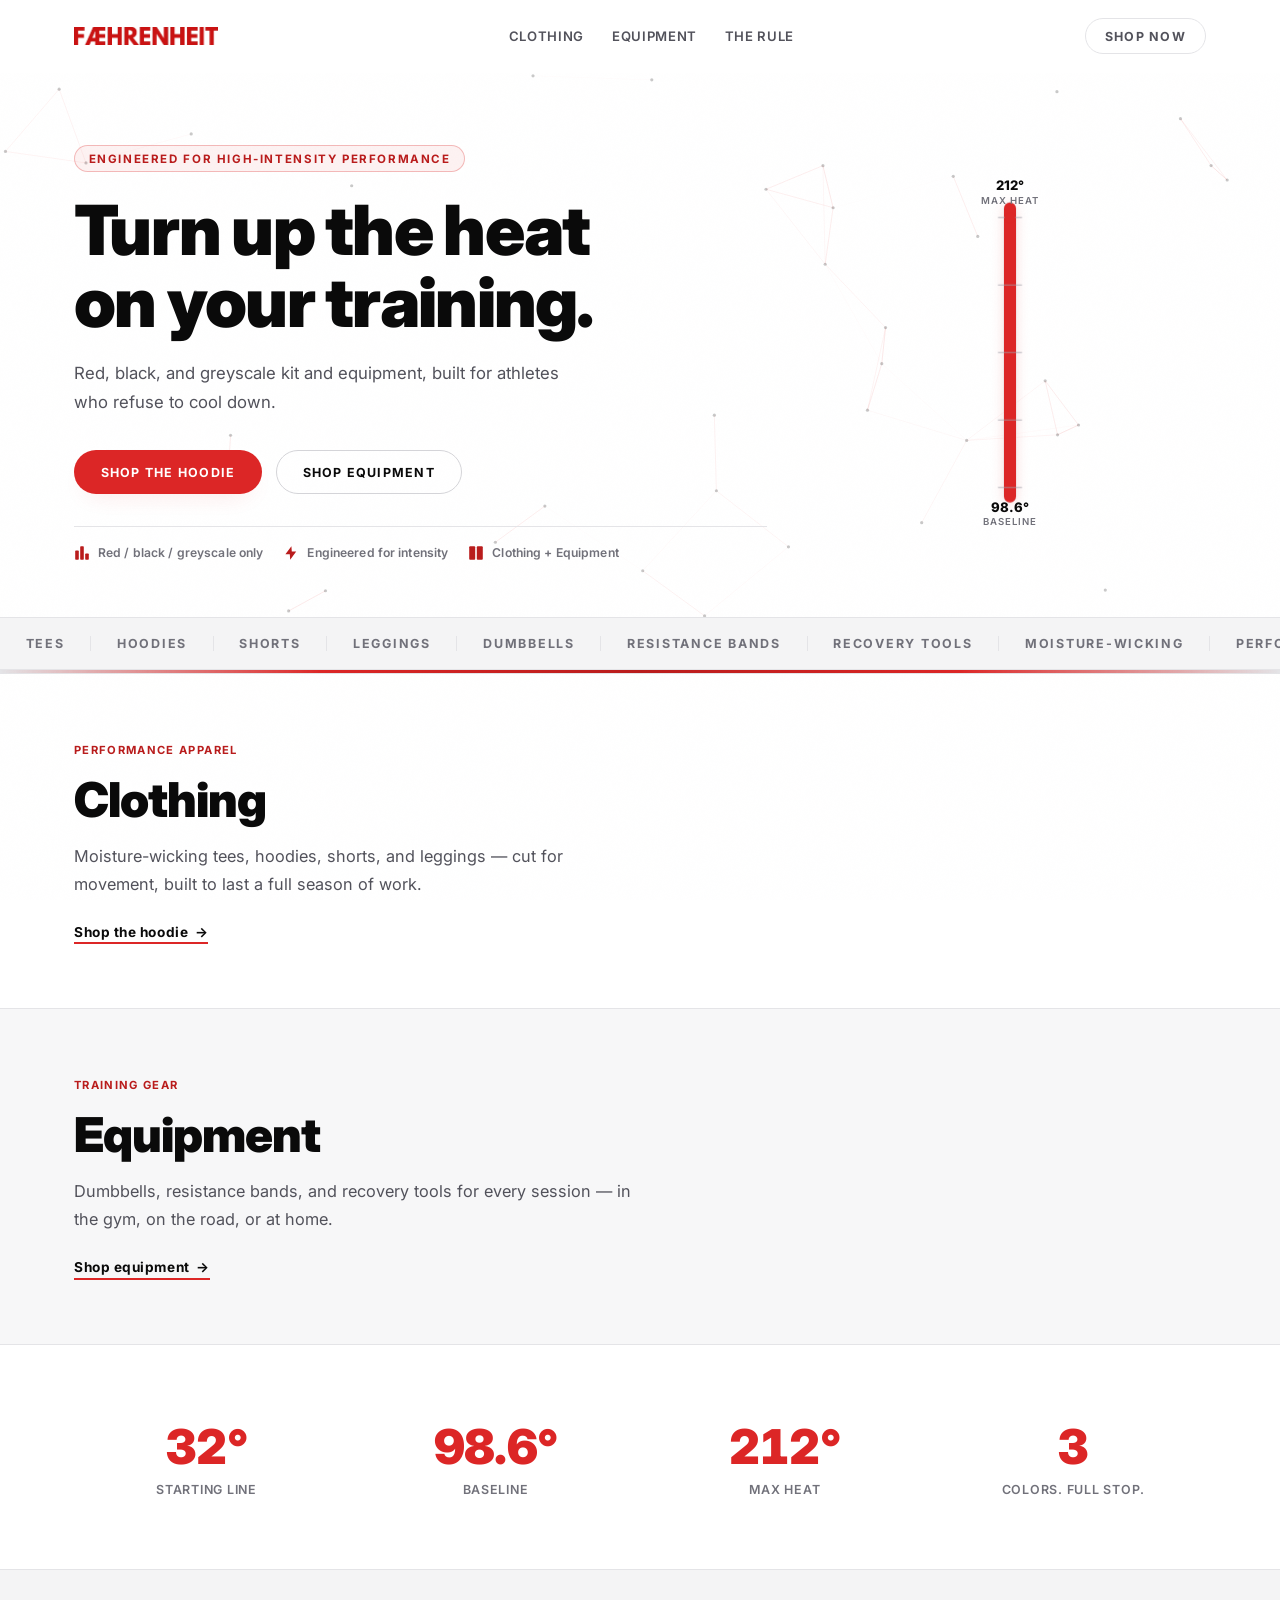
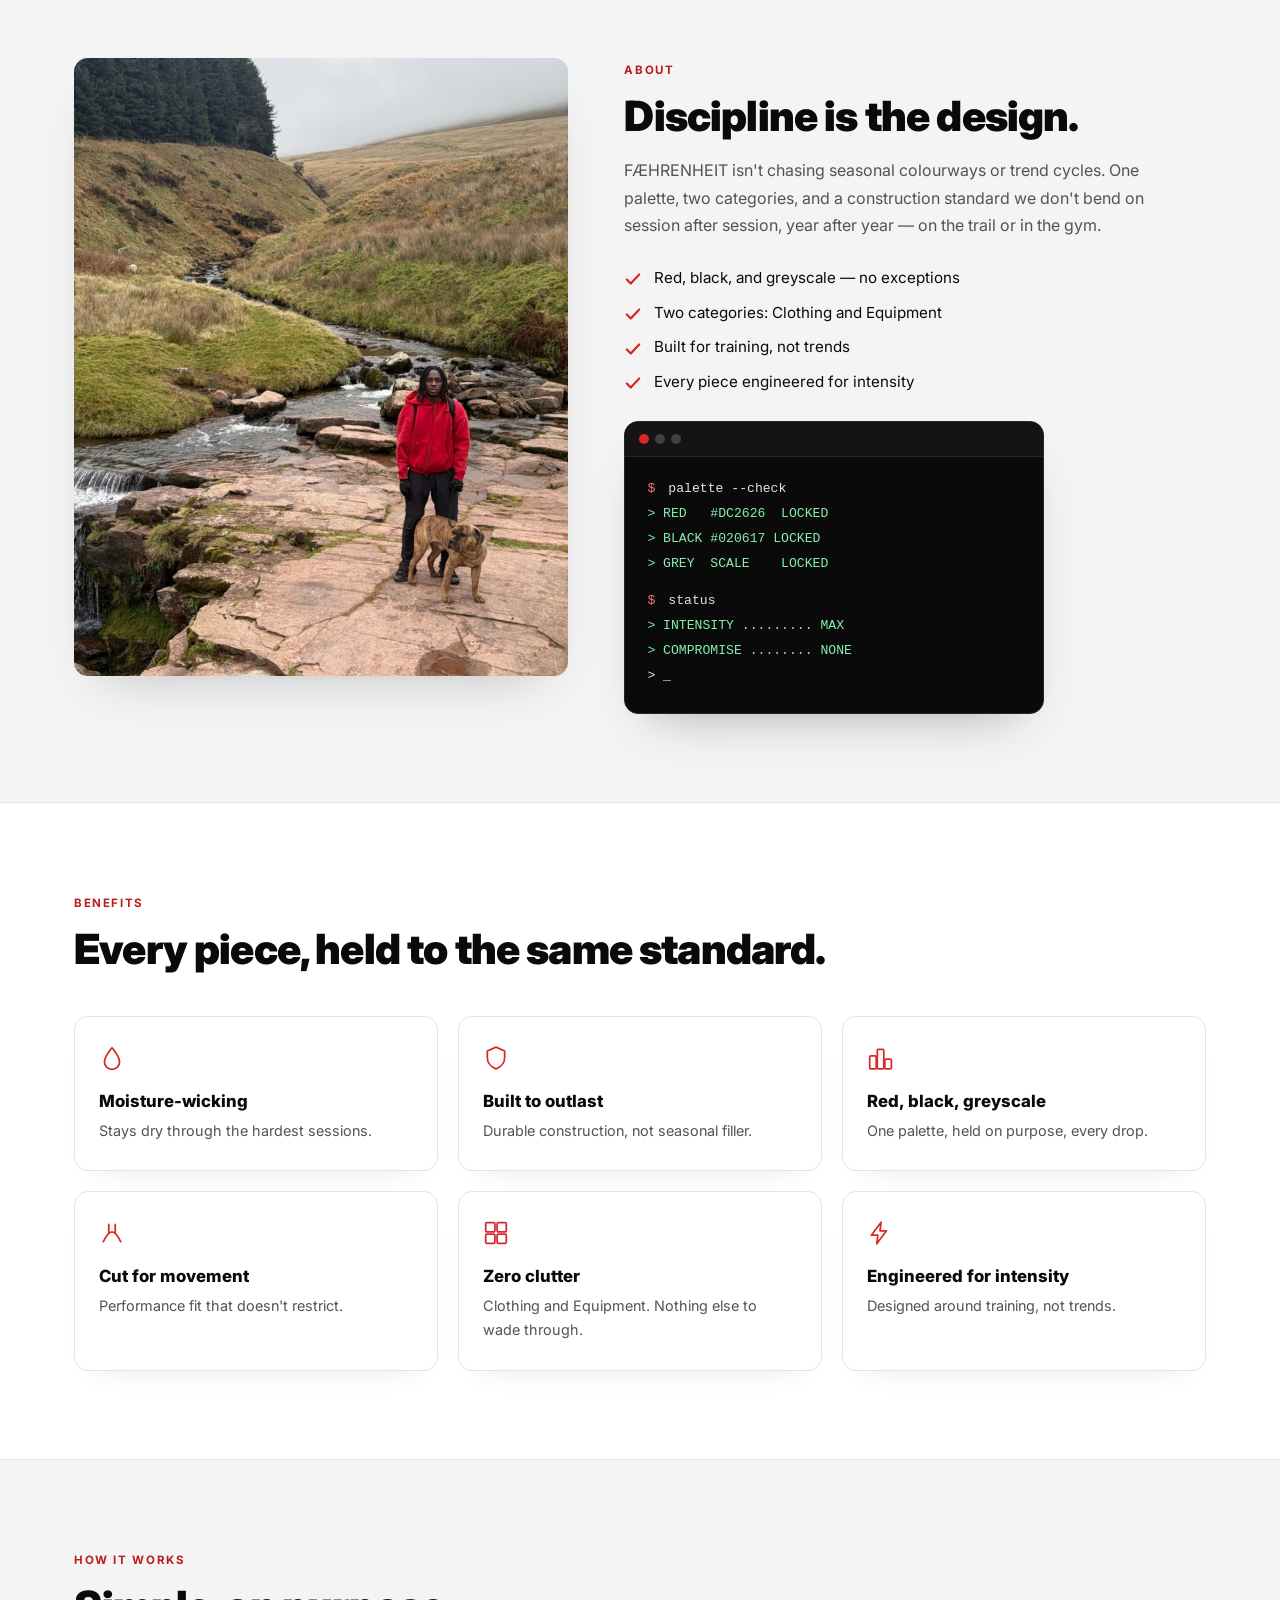
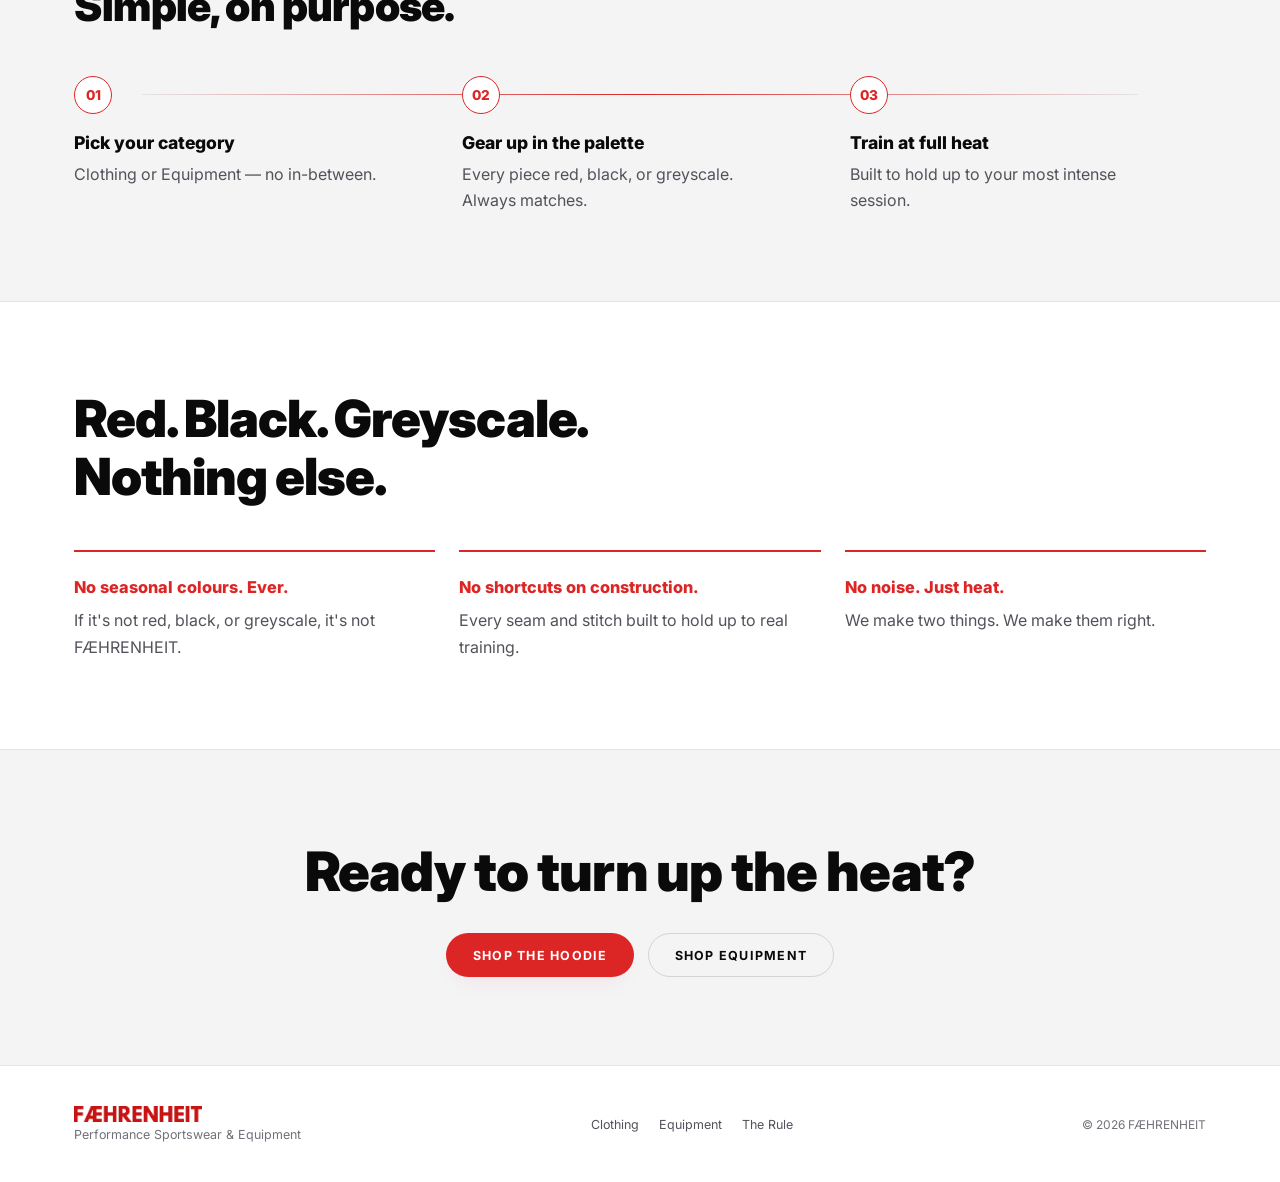
==== commit b31a6972: "Update faehrenheit-white" ====
--- a/index.html
+++ b/index.html
@@ -16,13 +16,13 @@
 
   <header class="site-header" id="site-header">
     <div class="wrap header-inner">
-      <a class="wordmark" href="#top">FÆHRENHEIT</a>
+      <a class="wordmark" href="#top"><img src="assets/wordmark-red.png" alt="FÆHRENHEIT" class="wordmark-img"></a>
       <nav class="main-nav" aria-label="Primary">
         <a href="#clothing">Clothing</a>
         <a href="#equipment">Equipment</a>
         <a href="#standard">The Rule</a>
       </nav>
-      <a class="btn btn-ghost header-cta" href="#clothing">Shop now</a>
+      <a class="btn btn-ghost header-cta" href="product.html">Shop now</a>
     </div>
   </header>
 
@@ -36,7 +36,7 @@
           <h1>Turn up the heat<br>on your training.</h1>
           <p class="hero-sub">Red, black, and greyscale kit and equipment, built for athletes who refuse to cool down.</p>
           <div class="hero-actions">
-            <a class="btn btn-primary" href="#clothing">Shop Clothing</a>
+            <a class="btn btn-primary" href="product.html">Shop the Hoodie</a>
             <a class="btn btn-secondary" href="#equipment">Shop Equipment</a>
           </div>
           <ul class="trust-row">
@@ -97,7 +97,7 @@
           <span class="pillar-tag">Performance apparel</span>
           <h2>Clothing</h2>
           <p>Moisture-wicking tees, hoodies, shorts, and leggings — cut for movement, built to last a full season of work.</p>
-          <a class="pillar-link" href="#clothing">Shop clothing <span aria-hidden="true">→</span></a>
+          <a class="pillar-link" href="product.html">Shop the hoodie <span aria-hidden="true">→</span></a>
         </div>
       </article>
       <article class="pillar pillar-alt" id="equipment">
@@ -133,28 +133,31 @@
 
     <section class="about" id="about">
       <div class="wrap about-grid">
+        <div class="about-photo">
+          <img src="assets/lifestyle-trail-front.jpg" alt="Wearing the FÆHRENHEIT hoodie on a trail in the Brecon Beacons, with a dog on lead">
+        </div>
         <div class="about-copy">
           <span class="section-tag">About</span>
           <h2>Discipline is the design.</h2>
-          <p>FÆHRENHEIT isn't chasing seasonal colourways or trend cycles. One palette, two categories, and a construction standard we don't bend on session after session, year after year.</p>
+          <p>FÆHRENHEIT isn't chasing seasonal colourways or trend cycles. One palette, two categories, and a construction standard we don't bend on session after session, year after year — on the trail or in the gym.</p>
           <ul class="checklist">
             <li><svg viewBox="0 0 16 16" aria-hidden="true"><path d="M2.5 8.5 6 12l7.5-8"/></svg>Red, black, and greyscale — no exceptions</li>
             <li><svg viewBox="0 0 16 16" aria-hidden="true"><path d="M2.5 8.5 6 12l7.5-8"/></svg>Two categories: Clothing and Equipment</li>
             <li><svg viewBox="0 0 16 16" aria-hidden="true"><path d="M2.5 8.5 6 12l7.5-8"/></svg>Built for training, not trends</li>
             <li><svg viewBox="0 0 16 16" aria-hidden="true"><path d="M2.5 8.5 6 12l7.5-8"/></svg>Every piece engineered for intensity</li>
           </ul>
-        </div>
-        <div class="terminal-card" aria-hidden="true">
-          <div class="terminal-bar"><span></span><span></span><span></span></div>
-          <div class="terminal-body">
-            <p><span class="terminal-prompt">$</span> palette --check</p>
-            <p class="terminal-out">&gt; RED&nbsp;&nbsp;&nbsp;#DC2626&nbsp;&nbsp;LOCKED</p>
-            <p class="terminal-out">&gt; BLACK&nbsp;#020617&nbsp;LOCKED</p>
-            <p class="terminal-out">&gt; GREY&nbsp;&nbsp;SCALE&nbsp;&nbsp;&nbsp;&nbsp;LOCKED</p>
-            <p class="terminal-gap"><span class="terminal-prompt">$</span> status</p>
-            <p class="terminal-out">&gt; INTENSITY ......... MAX</p>
-            <p class="terminal-out">&gt; COMPROMISE ........ NONE</p>
-            <p class="terminal-out terminal-cursor-line">&gt; <span class="cursor-blink">_</span></p>
+          <div class="terminal-card" aria-hidden="true">
+            <div class="terminal-bar"><span></span><span></span><span></span></div>
+            <div class="terminal-body">
+              <p><span class="terminal-prompt">$</span> palette --check</p>
+              <p class="terminal-out">&gt; RED&nbsp;&nbsp;&nbsp;#DC2626&nbsp;&nbsp;LOCKED</p>
+              <p class="terminal-out">&gt; BLACK&nbsp;#020617&nbsp;LOCKED</p>
+              <p class="terminal-out">&gt; GREY&nbsp;&nbsp;SCALE&nbsp;&nbsp;&nbsp;&nbsp;LOCKED</p>
+              <p class="terminal-gap"><span class="terminal-prompt">$</span> status</p>
+              <p class="terminal-out">&gt; INTENSITY ......... MAX</p>
+              <p class="terminal-out">&gt; COMPROMISE ........ NONE</p>
+              <p class="terminal-out terminal-cursor-line">&gt; <span class="cursor-blink">_</span></p>
+            </div>
           </div>
         </div>
       </div>
@@ -247,7 +250,7 @@
       <div class="wrap closing-inner">
         <h2>Ready to turn up the heat?</h2>
         <div class="hero-actions">
-          <a class="btn btn-primary" href="#clothing">Shop Clothing</a>
+          <a class="btn btn-primary" href="product.html">Shop the Hoodie</a>
           <a class="btn btn-secondary" href="#equipment">Shop Equipment</a>
         </div>
       </div>
@@ -258,7 +261,7 @@
   <footer class="site-footer">
     <div class="wrap footer-inner">
       <div class="footer-brand">
-        <span class="wordmark wordmark-footer">FÆHRENHEIT</span>
+        <img src="assets/wordmark-red.png" alt="FÆHRENHEIT" class="wordmark-img wordmark-footer">
         <p>Performance Sportswear &amp; Equipment</p>
       </div>
       <nav class="footer-nav" aria-label="Footer">
--- a/styles.css
+++ b/styles.css
@@ -90,13 +90,14 @@
   padding: 18px 24px;
 }
 .wordmark {
-  font-weight: 900;
-  letter-spacing: 0.22em;
-  text-transform: uppercase;
-  font-size: 0.95rem;
-  color: var(--red);
+  display: inline-flex;
   text-decoration: none;
   white-space: nowrap;
+}
+.wordmark-img {
+  height: 18px;
+  width: auto;
+  display: block;
 }
 .main-nav {
   display: flex;
@@ -419,9 +420,17 @@
 }
 .about-grid {
   display: grid;
-  grid-template-columns: minmax(0, 1fr) minmax(0, 0.9fr);
+  grid-template-columns: minmax(0, 0.85fr) minmax(0, 1fr);
   gap: 56px;
   align-items: start;
+}
+.about-photo img {
+  width: 100%;
+  aspect-ratio: 4 / 5;
+  object-fit: cover;
+  border-radius: 14px;
+  display: block;
+  box-shadow: 0 24px 50px -28px rgba(0, 0, 0, 0.25);
 }
 .about-copy h2 {
   font-size: clamp(1.9rem, 3.6vw, 2.6rem);
@@ -434,6 +443,7 @@
   max-width: 52ch;
   margin: 0 0 1.8rem;
 }
+.about-copy .terminal-card { margin-top: 1.8rem; max-width: 420px; }
 .checklist { list-style: none; margin: 0; padding: 0; display: flex; flex-direction: column; gap: 0.9rem; }
 .checklist li {
   display: flex;
@@ -622,6 +632,110 @@
   letter-spacing: -0.02em;
 }
 
+/* Breadcrumb */
+.breadcrumb {
+  padding: 20px 24px 0;
+  font-size: 0.78rem;
+  color: var(--text-dim);
+}
+.breadcrumb a { text-decoration: none; color: var(--text-muted); }
+.breadcrumb a:hover { color: var(--red); }
+.breadcrumb span[aria-current] { color: var(--text); }
+
+/* Product page */
+.product { padding: 28px 0 80px; }
+.product-grid {
+  display: grid;
+  grid-template-columns: minmax(0, 1.1fr) minmax(0, 0.9fr);
+  gap: 56px;
+  align-items: start;
+}
+.product-gallery-main {
+  border-radius: 14px;
+  overflow: hidden;
+  background: var(--bg-2);
+  box-shadow: 0 24px 50px -28px rgba(0, 0, 0, 0.2);
+}
+.product-gallery-main img {
+  width: 100%;
+  aspect-ratio: 4 / 3;
+  object-fit: cover;
+  display: block;
+}
+.product-gallery-thumbs {
+  display: grid;
+  grid-template-columns: repeat(4, minmax(0, 1fr));
+  gap: 10px;
+  margin-top: 12px;
+}
+.thumb {
+  padding: 0;
+  border: 1px solid var(--border);
+  border-radius: 10px;
+  overflow: hidden;
+  background: none;
+  cursor: pointer;
+  transition: border-color 0.15s ease;
+}
+.thumb img { width: 100%; aspect-ratio: 1; object-fit: cover; display: block; }
+.thumb:hover { border-color: rgba(220, 38, 38, 0.4); }
+.thumb.is-active { border-color: var(--red); }
+
+.product-info h1 {
+  font-size: clamp(2rem, 4vw, 2.8rem);
+  font-weight: 900;
+  margin: 0.6rem 0 0.9rem;
+}
+.product-lede {
+  color: var(--text-muted);
+  font-size: 1.02rem;
+  line-height: 1.7;
+  max-width: 48ch;
+  margin: 0 0 1.8rem;
+}
+.spec-list { list-style: none; margin: 0 0 2rem; padding: 0; display: flex; flex-direction: column; gap: 0.8rem; }
+.spec-list li {
+  display: flex;
+  align-items: flex-start;
+  gap: 0.7rem;
+  font-size: 0.95rem;
+  color: var(--text);
+}
+.spec-list svg {
+  width: 18px; height: 18px; flex-shrink: 0; margin-top: 0.15rem;
+  fill: none; stroke: var(--red); stroke-width: 2;
+  stroke-linecap: round; stroke-linejoin: round;
+}
+
+.product-trail { border-top: 1px solid var(--border); background: var(--bg-2); padding: 0; }
+.product-trail-grid {
+  display: grid;
+  grid-template-columns: minmax(0, 0.9fr) minmax(0, 1fr);
+  align-items: center;
+  gap: 0;
+}
+.product-trail-grid img {
+  width: 100%;
+  height: 100%;
+  aspect-ratio: 4 / 5;
+  object-fit: cover;
+  display: block;
+}
+.product-trail-copy { padding: 48px; }
+.product-trail-copy h2 {
+  font-size: clamp(1.8rem, 3.4vw, 2.4rem);
+  font-weight: 900;
+  margin: 0 0 1rem;
+}
+.product-trail-copy p { color: var(--text-muted); line-height: 1.7; max-width: 42ch; margin: 0; }
+
+@media (max-width: 860px) {
+  .product-grid { grid-template-columns: 1fr; }
+  .product-trail-grid { grid-template-columns: 1fr; }
+  .product-trail-grid img { aspect-ratio: 4 / 3; }
+  .product-trail-copy { padding: 40px 24px; }
+}
+
 /* Footer */
 .site-footer {
   border-top: 1px solid var(--border);
@@ -639,7 +753,7 @@
   font-size: 0.78rem;
   color: var(--text-dim);
 }
-.wordmark-footer { font-size: 0.85rem; }
+.wordmark-footer { height: 16px; }
 .footer-nav { display: flex; gap: 20px; }
 .footer-nav a {
   text-decoration: none;
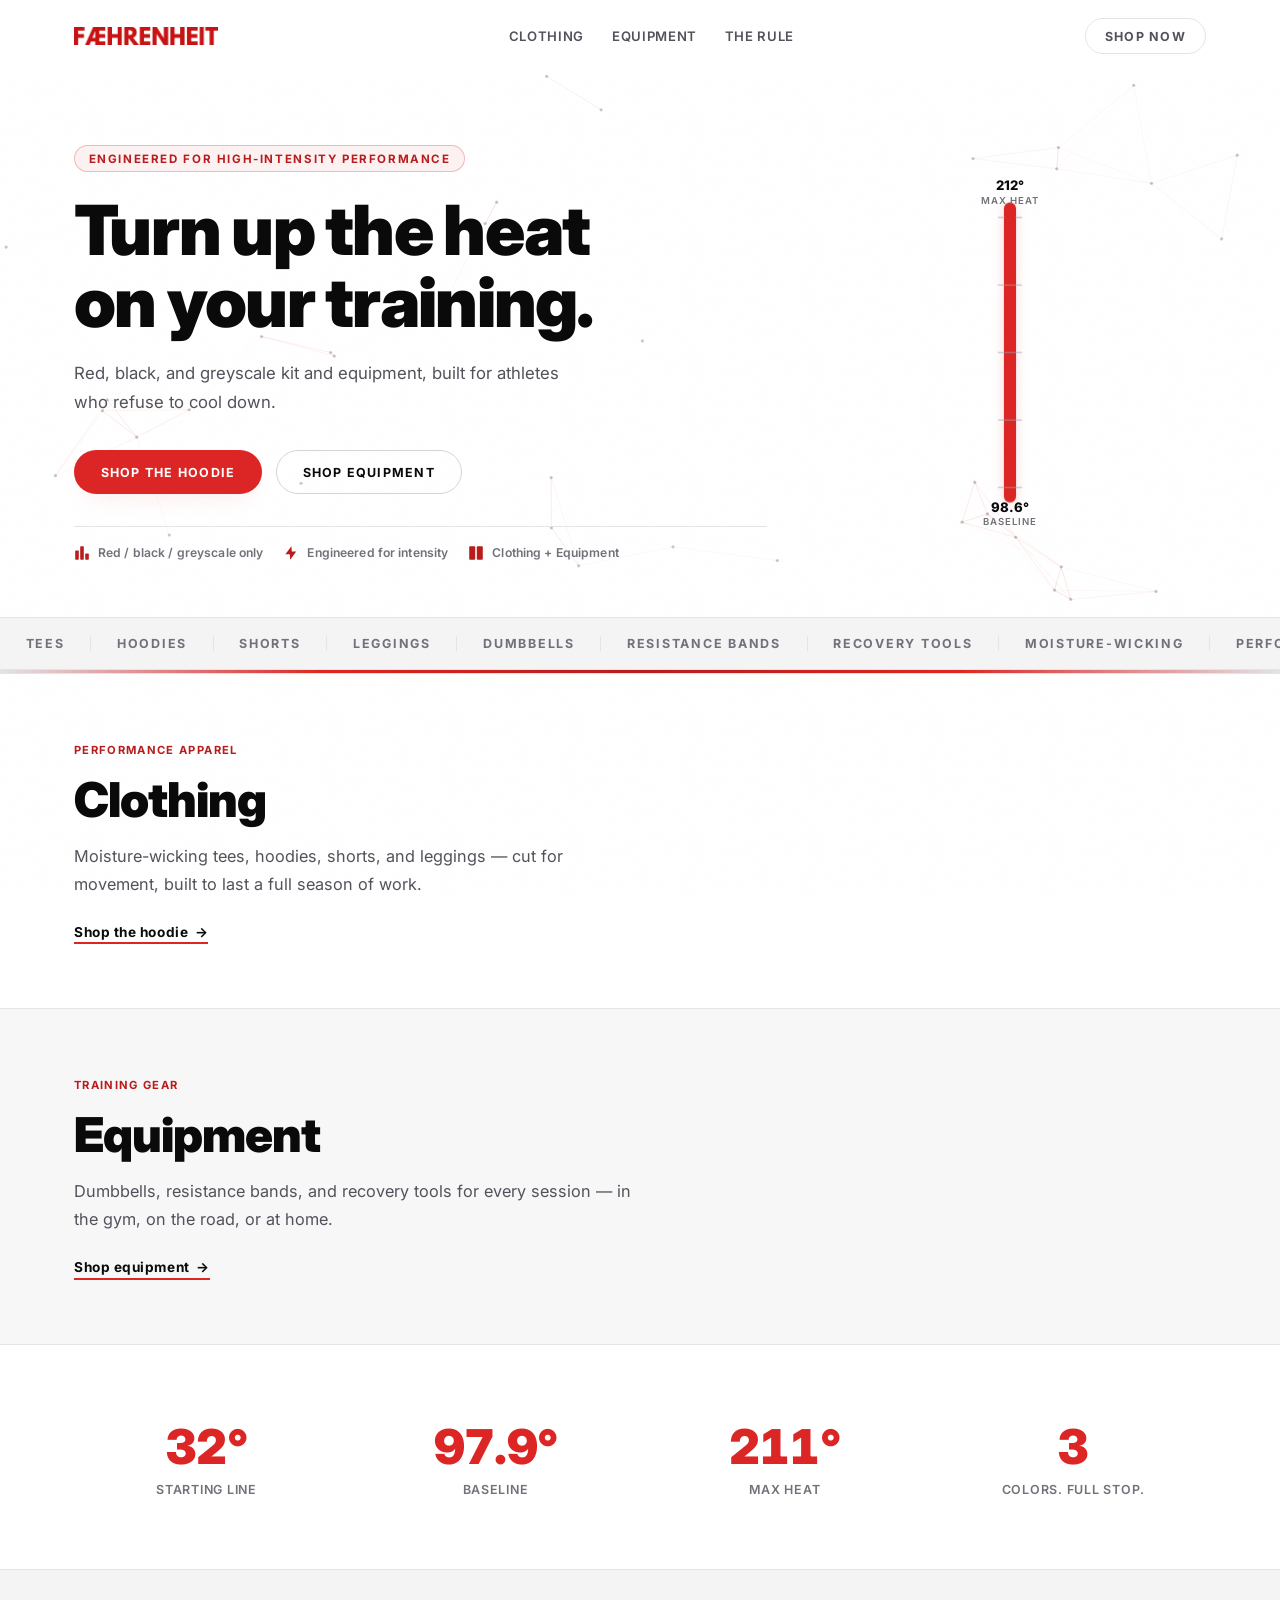
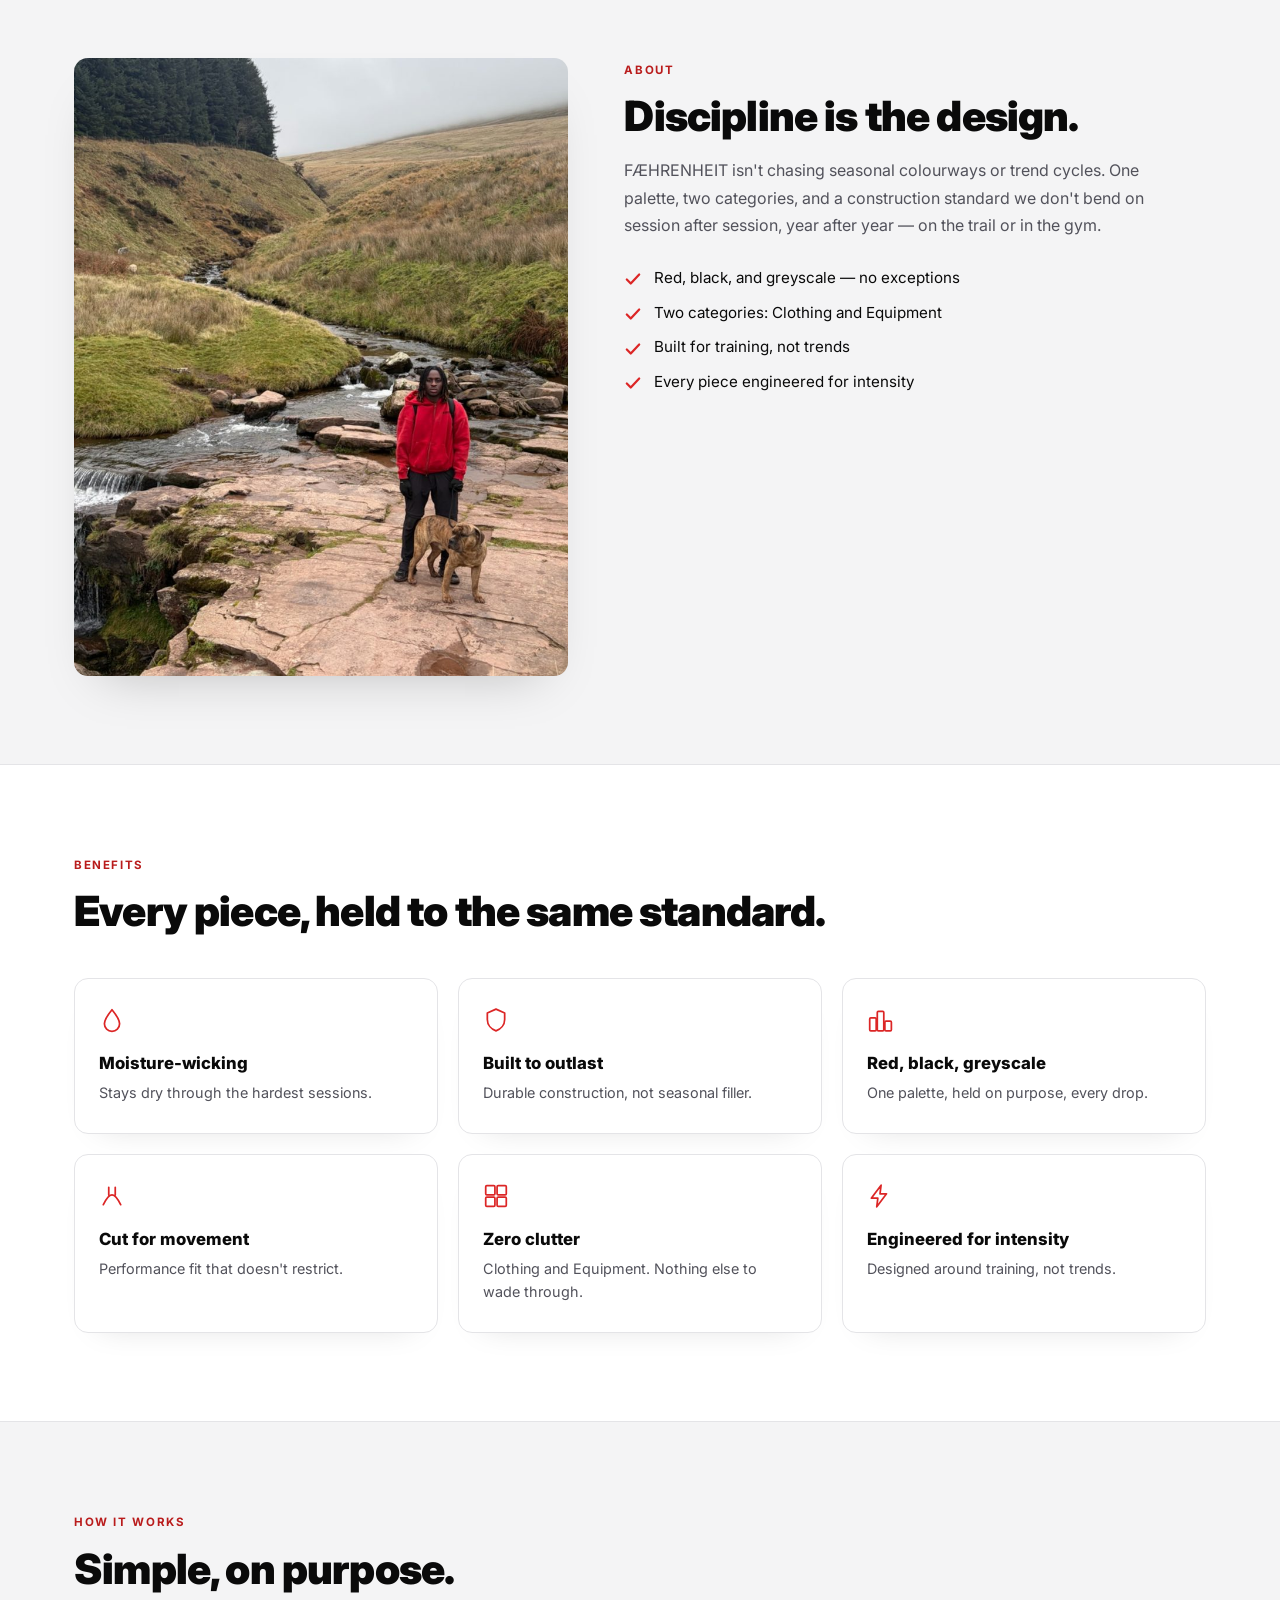
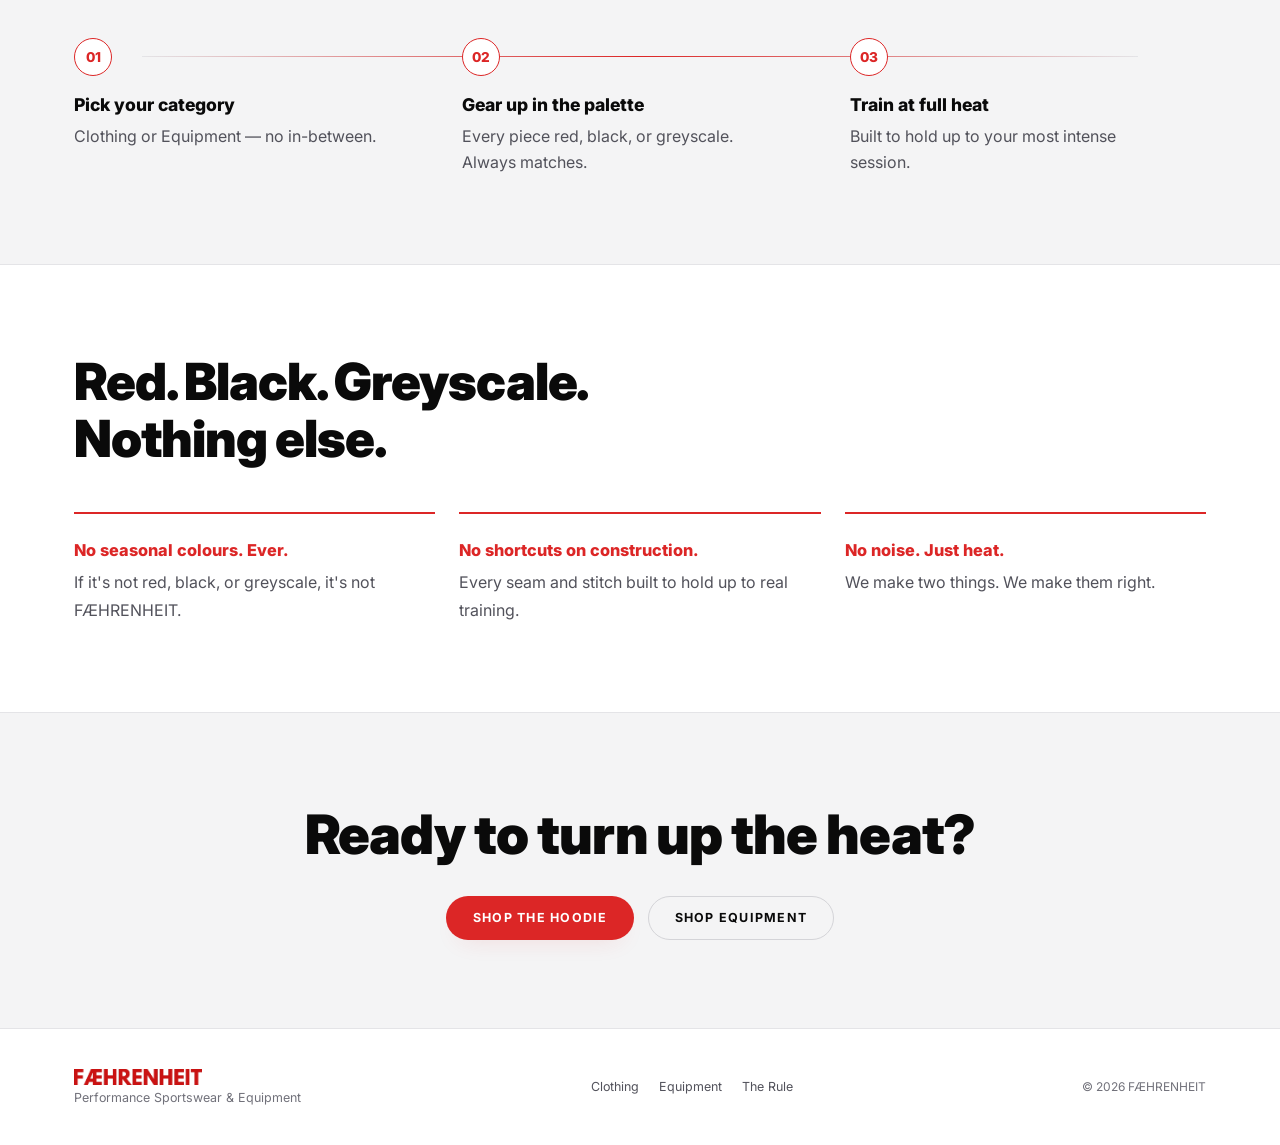
==== commit 645c0829: "Update faehrenheit-white" ====
--- a/index.html
+++ b/index.html
@@ -146,19 +146,6 @@
             <li><svg viewBox="0 0 16 16" aria-hidden="true"><path d="M2.5 8.5 6 12l7.5-8"/></svg>Built for training, not trends</li>
             <li><svg viewBox="0 0 16 16" aria-hidden="true"><path d="M2.5 8.5 6 12l7.5-8"/></svg>Every piece engineered for intensity</li>
           </ul>
-          <div class="terminal-card" aria-hidden="true">
-            <div class="terminal-bar"><span></span><span></span><span></span></div>
-            <div class="terminal-body">
-              <p><span class="terminal-prompt">$</span> palette --check</p>
-              <p class="terminal-out">&gt; RED&nbsp;&nbsp;&nbsp;#DC2626&nbsp;&nbsp;LOCKED</p>
-              <p class="terminal-out">&gt; BLACK&nbsp;#020617&nbsp;LOCKED</p>
-              <p class="terminal-out">&gt; GREY&nbsp;&nbsp;SCALE&nbsp;&nbsp;&nbsp;&nbsp;LOCKED</p>
-              <p class="terminal-gap"><span class="terminal-prompt">$</span> status</p>
-              <p class="terminal-out">&gt; INTENSITY ......... MAX</p>
-              <p class="terminal-out">&gt; COMPROMISE ........ NONE</p>
-              <p class="terminal-out terminal-cursor-line">&gt; <span class="cursor-blink">_</span></p>
-            </div>
-          </div>
         </div>
       </div>
     </section>
--- a/styles.css
+++ b/styles.css
@@ -443,7 +443,6 @@
   max-width: 52ch;
   margin: 0 0 1.8rem;
 }
-.about-copy .terminal-card { margin-top: 1.8rem; max-width: 420px; }
 .checklist { list-style: none; margin: 0; padding: 0; display: flex; flex-direction: column; gap: 0.9rem; }
 .checklist li {
   display: flex;
@@ -463,42 +462,6 @@
   stroke-linecap: round;
   stroke-linejoin: round;
 }
-
-.terminal-card {
-  background: #0a0a0a;
-  border: 1px solid #27272a;
-  border-radius: 14px;
-  overflow: hidden;
-  box-shadow: 0 24px 50px -28px rgba(0, 0, 0, 0.35);
-}
-.terminal-bar {
-  display: flex;
-  gap: 6px;
-  padding: 12px 14px;
-  background: #141414;
-  border-bottom: 1px solid #27272a;
-}
-.terminal-bar span {
-  width: 10px;
-  height: 10px;
-  border-radius: 50%;
-  background: #3f3f46;
-}
-.terminal-bar span:first-child { background: var(--red); }
-.terminal-body {
-  padding: 20px 22px 24px;
-  font-family: var(--mono);
-  font-size: 0.82rem;
-  line-height: 1.9;
-  color: #e4e4e7;
-}
-.terminal-body p { margin: 0; }
-.terminal-prompt { color: #f87171; margin-right: 0.4em; }
-.terminal-out { color: #86efac; white-space: pre; }
-.terminal-gap { margin-top: 0.9em !important; }
-.terminal-cursor-line { color: #e4e4e7; }
-.cursor-blink { animation: blink 1s step-end infinite; }
-@keyframes blink { 50% { opacity: 0; } }
 
 @media (max-width: 860px) {
   .about-grid { grid-template-columns: 1fr; }
@@ -769,11 +732,10 @@
 
 @media (prefers-reduced-motion: reduce) {
   html { scroll-behavior: auto; }
-  .gauge-fill, .gauge-dot, .heat-rule-fill, .marquee-track, .cursor-blink {
+  .gauge-fill, .gauge-dot, .heat-rule-fill, .marquee-track {
     animation: none;
   }
   .gauge-fill { transform: scaleY(1); }
   .gauge-dot { opacity: 1; }
   .heat-rule-fill { transform: translateX(0); }
-  .cursor-blink { opacity: 1; }
 }
